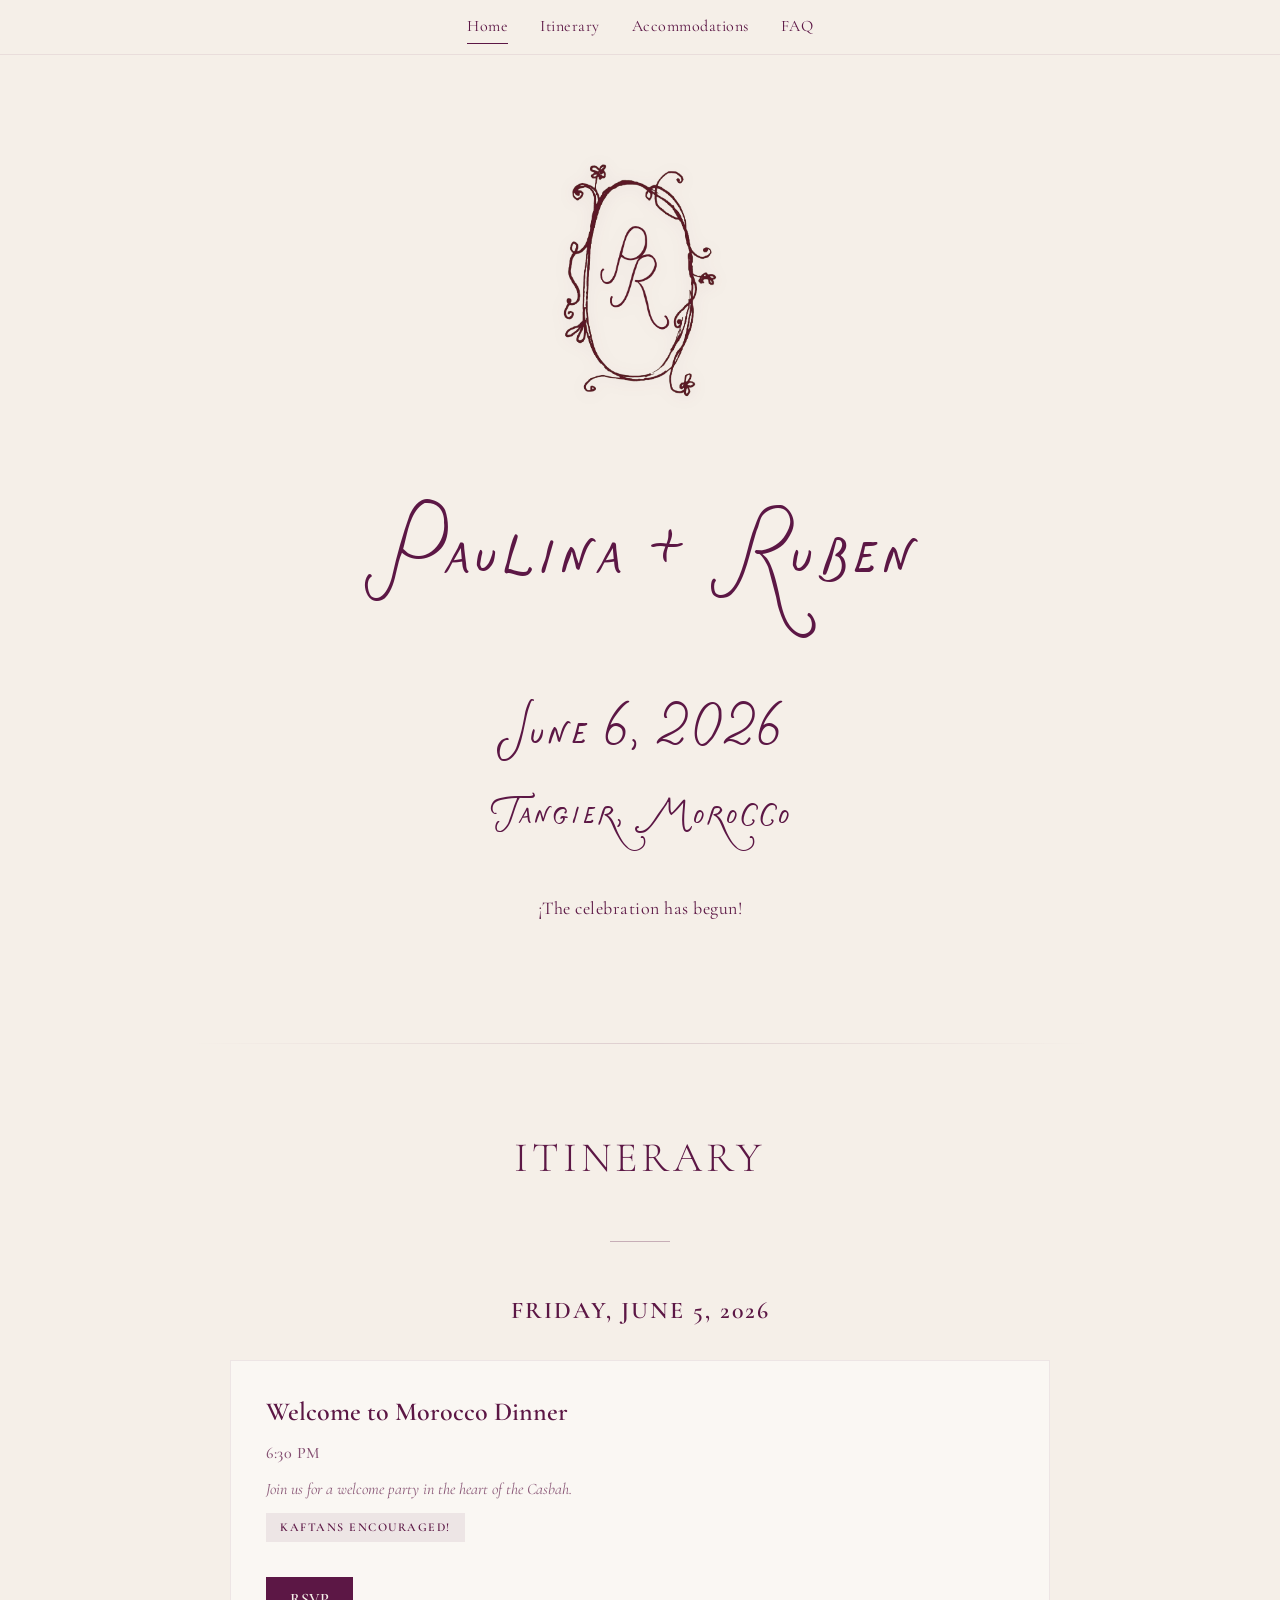
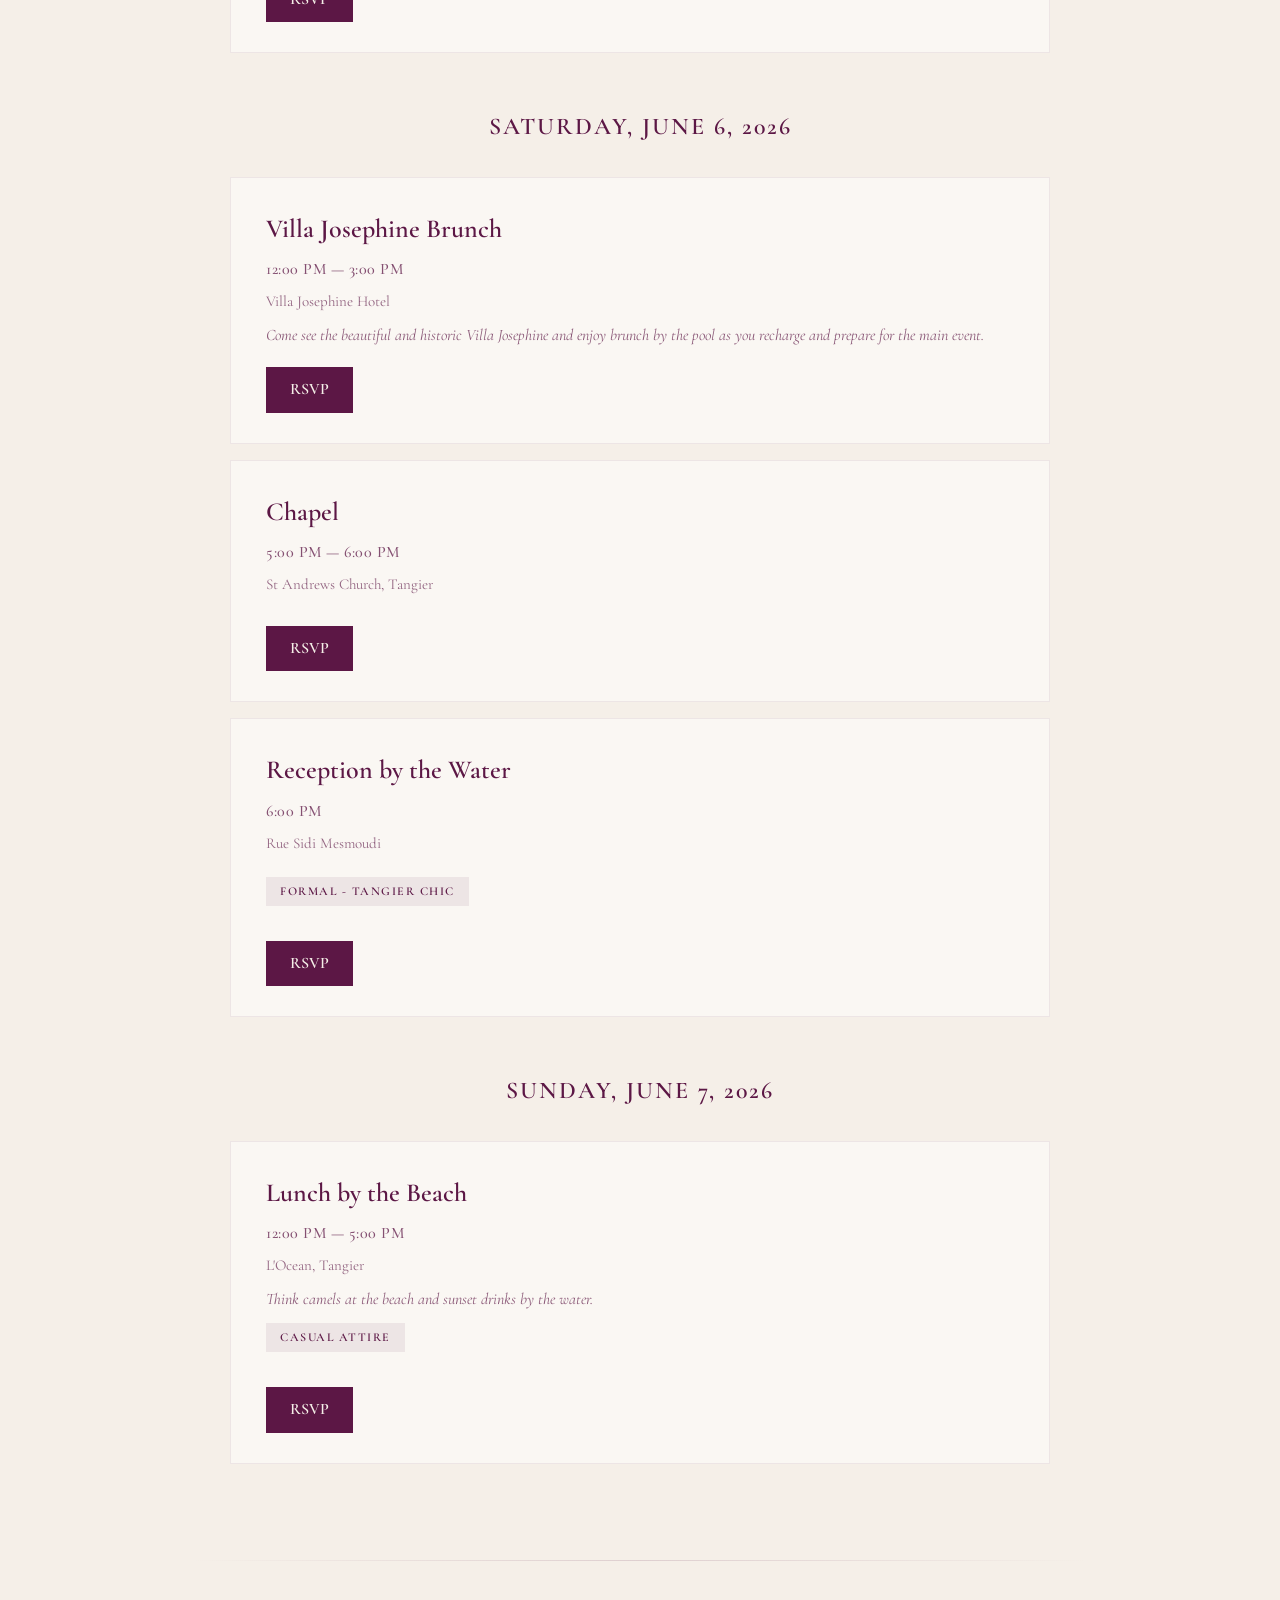
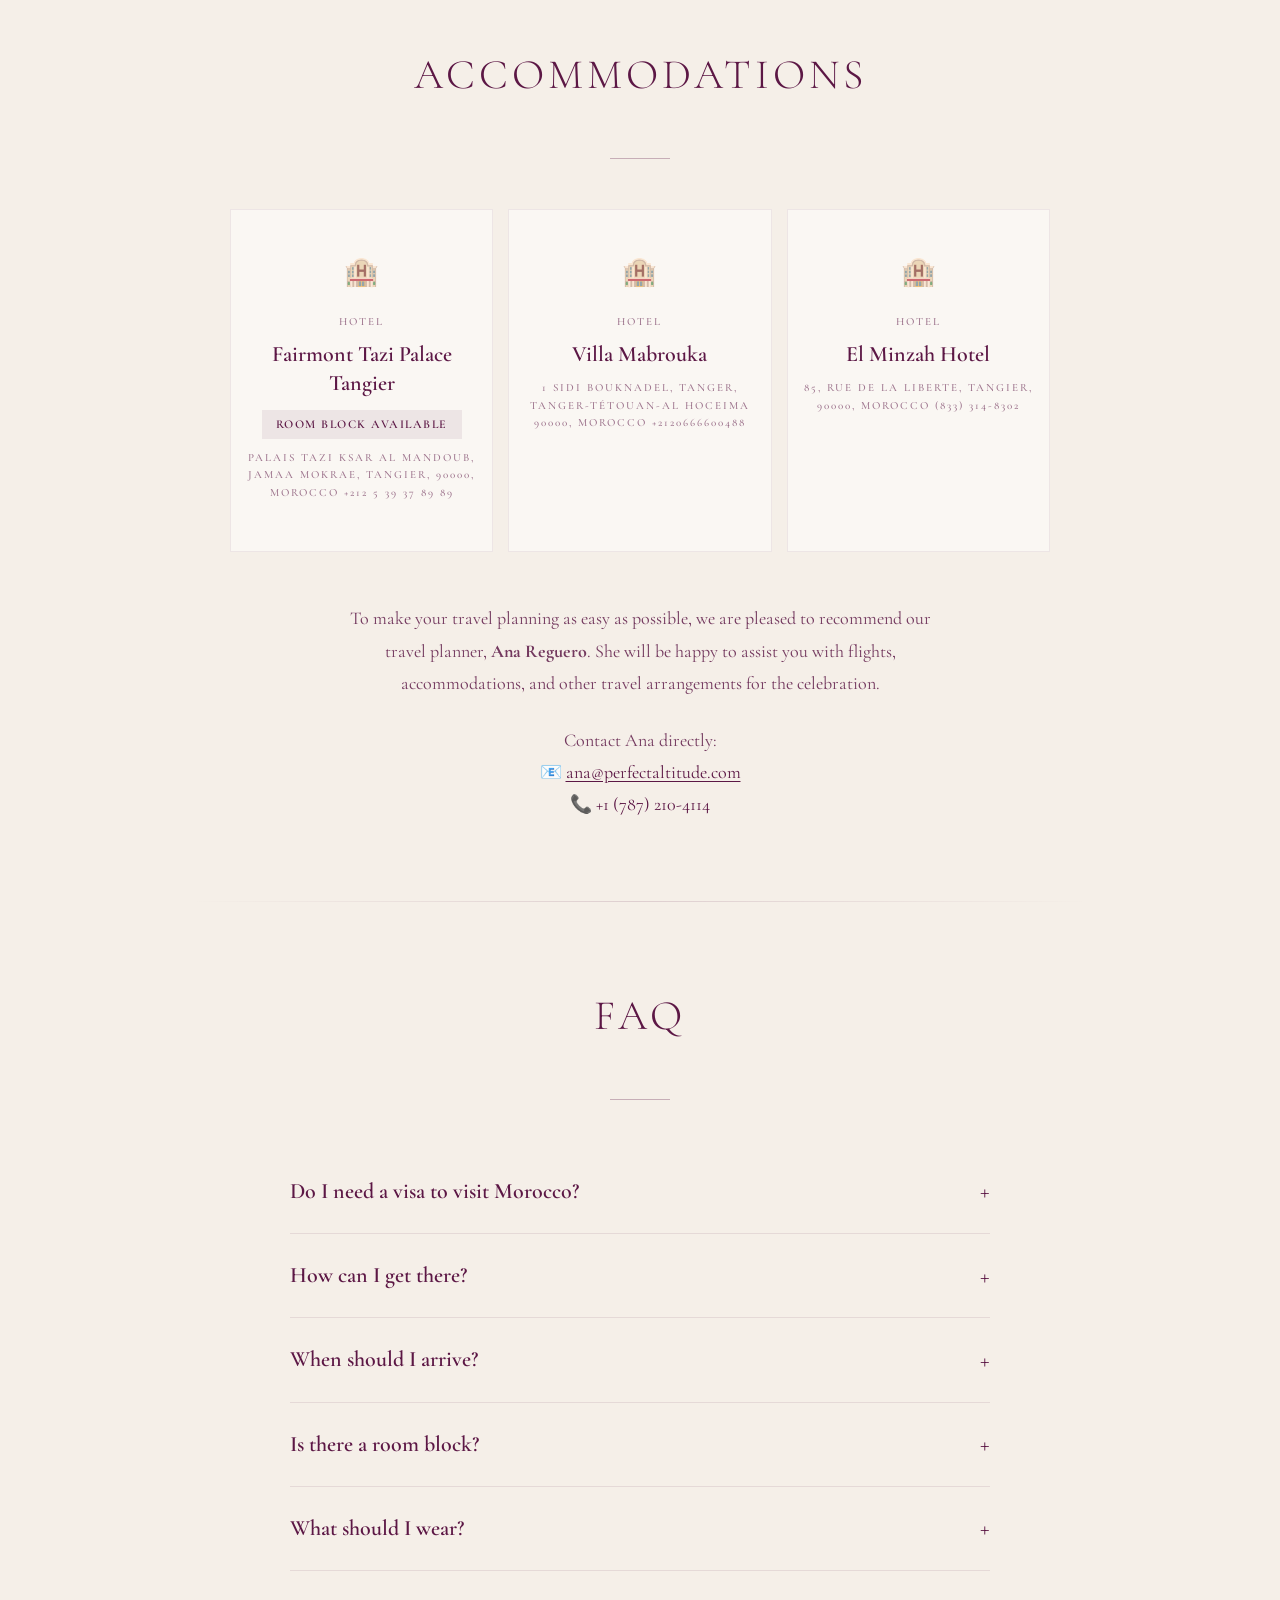
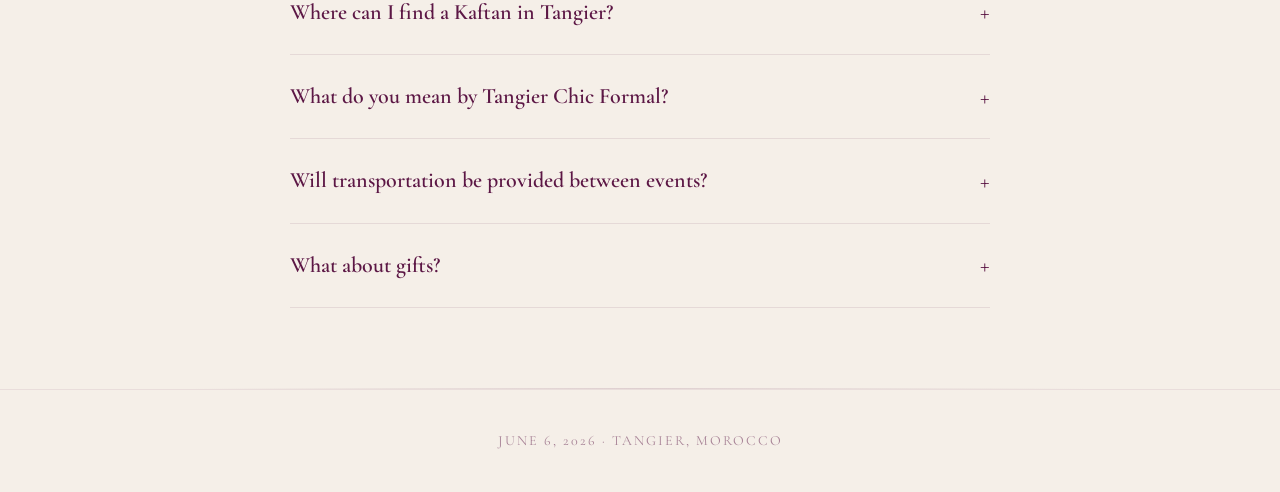
==== index.html @ e7c96813 "Update navigation and accommodations - Remove RSVP from main menu in both pages - Change FAQs to FAQ" ====
<!DOCTYPE html>
<html lang="es">

<head>
    <meta charset="UTF-8">
    <meta name="viewport" content="width=device-width, initial-scale=1.0">
    <title>Paulina & Ruben — June 6, 2026 · Tangier, Morocco</title>
    <meta name="description"
        content="The wedding website of Paulina Cuevas and Ruben Moreno. June 6, 2026 — Tangier, Morocco.">
    <link
        href="https://fonts.googleapis.com/css2?family=Cormorant+Garamond:ital,wght@0,300;0,400;0,500;0,600;0,700;1,400;1,500&display=swap"
        rel="stylesheet">
    <style>
        @font-face {
            font-family: 'Lovers in New York';
            src: url('Lovers in New York.ttf') format('truetype');
            font-weight: normal;
            font-style: normal;
            font-display: swap;
        }

        /* ===== RESET & BASE ===== */
        *,
        *::before,
        *::after {
            margin: 0;
            padding: 0;
            box-sizing: border-box;
        }

        html {
            scroll-behavior: smooth;
            scroll-padding-top: 80px;
        }

        body {
            font-family: 'Cormorant Garamond', serif;
            background-color: rgb(245, 239, 232);
            color: rgb(92, 23, 69);
            min-height: 100vh;
            line-height: 1.6;
            -webkit-font-smoothing: antialiased;
        }

        /* ===== NAVIGATION (STICKY) ===== */
        header {
            position: sticky;
            top: 0;
            z-index: 100;
            background-color: rgba(245, 239, 232, 0.95);
            backdrop-filter: blur(12px);
            -webkit-backdrop-filter: blur(12px);
            border-bottom: 1px solid rgba(92, 23, 69, 0.08);
            transition: box-shadow 0.3s ease;
        }

        header.scrolled {
            box-shadow: 0 2px 20px rgba(92, 23, 69, 0.06);
        }

        .header-inner {
            max-width: 1000px;
            margin: 0 auto;
            display: flex;
            align-items: center;
            justify-content: center;
            padding: 14px 30px;
        }

        .header-logo {
            font-family: 'Lovers in New York', cursive;
            font-size: 22px;
            font-weight: 700;
            color: rgb(92, 23, 69);
            text-decoration: none;
            white-space: nowrap;
        }

        nav {
            display: flex;
            gap: 32px;
            align-items: center;
            flex-wrap: wrap;
            justify-content: center;
        }

        nav a {
            text-decoration: none;
            color: rgb(92, 23, 69);
            font-size: 16px;
            font-weight: 400;
            letter-spacing: 0.5px;
            transition: opacity 0.3s ease;
            position: relative;
        }

        nav a::after {
            content: '';
            position: absolute;
            bottom: -4px;
            left: 0;
            width: 0;
            height: 1px;
            background-color: rgb(92, 23, 69);
            transition: width 0.3s ease;
        }

        nav a:hover::after,
        nav a.active::after {
            width: 100%;
        }

        nav a:hover {
            opacity: 0.75;
        }

        /* Mobile menu toggle */
        .menu-toggle {
            display: none;
            background: none;
            border: none;
            cursor: pointer;
            padding: 8px;
            color: rgb(92, 23, 69);
        }

        .menu-toggle span {
            display: block;
            width: 22px;
            height: 2px;
            margin: 5px 0;
            background-color: rgb(92, 23, 69);
            transition: all 0.3s ease;
        }

        /* ===== SECTION BASE ===== */
        section {
            max-width: 900px;
            margin: 0 auto;
            padding: 80px 40px;
        }

        .section-title {
            font-family: 'Cormorant Garamond', serif;
            font-size: 42px;
            font-weight: 300;
            letter-spacing: 4px;
            text-transform: uppercase;
            margin-bottom: 50px;
            text-align: center;
            color: rgb(92, 23, 69);
        }

        .divider {
            width: 60px;
            height: 1px;
            background-color: rgba(92, 23, 69, 0.3);
            margin: 0 auto 50px;
        }

        .section-divider {
            width: 100%;
            max-width: 900px;
            margin: 0 auto;
            height: 1px;
            background: linear-gradient(90deg, transparent, rgba(92, 23, 69, 0.15), transparent);
        }

        /* ===== HERO / HOME ===== */
        #home {
            text-align: center;
            padding: 100px 40px 80px;
            min-height: calc(100vh - 60px);
            display: flex;
            flex-direction: column;
            align-items: center;
            justify-content: center;
        }

        .monogram {
            margin-bottom: 50px;
            animation: fadeInDown 1s ease 0.2s both;
        }

        .monogram img {
            width: 180px;
            height: auto;
            max-width: 100%;
            filter: drop-shadow(0 2px 8px rgba(92, 23, 69, 0.08));
        }

        .hero-names {
            font-family: 'Lovers in New York', cursive;
            font-size: 52px;
            font-weight: 400;
            color: rgb(92, 23, 69);
            padding: 15px 20px 20px;
            margin-bottom: 45px;
            line-height: 3;
            letter-spacing: 1px;
            overflow: visible;
            -webkit-text-size-adjust: 100%;
            animation: fadeInUp 1s ease 0.4s both;
        }

        .hero-date {
            font-family: 'Lovers in New York', cursive;
            font-size: 34px;
            font-weight: 400;
            color: rgb(92, 23, 69);
            line-height: 2;
            margin-bottom: 8px;
            letter-spacing: 1px;
            animation: fadeInUp 1s ease 0.6s both;
        }

        .hero-location {
            font-family: 'Lovers in New York', cursive;
            font-size: 26px;
            font-weight: 400;
            line-height: 3;
            color: rgb(92, 23, 69);
            margin-bottom: 40px;
            letter-spacing: 1px;
            animation: fadeInUp 1s ease 0.7s both;
        }

        .countdown {
            font-size: 18px;
            color: rgb(92, 23, 69);
            margin-bottom: 40px;
            letter-spacing: 0.5px;
            font-weight: 400;
            animation: fadeInUp 1s ease 0.8s both;
        }

        /* ===== BUTTONS ===== */
        .btn-primary {
            display: inline-block;
            background-color: rgb(92, 23, 69);
            color: rgb(245, 239, 232);
            border: none;
            padding: 14px 60px;
            font-size: 14px;
            font-family: 'Cormorant Garamond', serif;
            cursor: pointer;
            letter-spacing: 3px;
            text-transform: uppercase;
            font-weight: 600;
            transition: all 0.3s ease;
            text-decoration: none;
            animation: fadeInUp 1s ease 1s both;
        }

        .btn-primary:hover {
            background-color: rgb(72, 15, 53);
            transform: translateY(-1px);
            box-shadow: 0 4px 15px rgba(92, 23, 69, 0.2);
        }

        .btn-calendar {
            display: inline-block;
            background-color: rgb(92, 23, 69);
            color: rgb(245, 239, 232);
            border: none;
            padding: 10px 24px;
            font-size: 16px;
            font-family: 'Cormorant Garamond', serif;
            font-weight: 600;
            text-decoration: none;
            cursor: pointer;
            margin-top: 20px;
            transition: all 0.3s ease;
        }

        .btn-calendar:hover {
            background-color: rgb(72, 15, 53);
            transform: translateY(-1px);
            box-shadow: 0 4px 15px rgba(92, 23, 69, 0.2);
        }

        /* ===== RSVP SECTION ===== */
        #rsvp {
            text-align: center;
        }

        .rsvp-description {
            font-size: 20px;
            line-height: 1.8;
            max-width: 600px;
            margin: 0 auto 40px;
            font-weight: 400;
            color: rgba(92, 23, 69, 0.85);
        }

        .rsvp-form {
            max-width: 480px;
            margin: 0 auto;
            display: flex;
            flex-direction: column;
            gap: 20px;
        }

        .rsvp-form input {
            font-family: 'Cormorant Garamond', serif;
            font-size: 18px;
            padding: 14px 20px;
            border: 1px solid rgba(92, 23, 69, 0.2);
            background: rgba(255, 255, 255, 0.5);
            color: rgb(92, 23, 69);
            outline: none;
            transition: border-color 0.3s ease, box-shadow 0.3s ease;
            letter-spacing: 0.5px;
        }

        .rsvp-form input::placeholder {
            color: rgba(92, 23, 69, 0.4);
        }

        .rsvp-form input:focus {
            border-color: rgb(92, 23, 69);
            box-shadow: 0 0 0 3px rgba(92, 23, 69, 0.06);
        }

        .rsvp-form .btn-primary {
            animation: none;
            align-self: center;
        }

        /* ===== ITINERARY SECTION ===== */
        #itinerary {
            text-align: center;
        }

        .day-group {
            margin-bottom: 55px;
        }

        .day-group:last-child {
            margin-bottom: 0;
        }

        .day-date {
            font-family: 'Cormorant Garamond', serif;
            font-size: 24px;
            font-weight: 600;
            letter-spacing: 2px;
            text-transform: uppercase;
            margin-bottom: 30px;
            color: rgb(92, 23, 69);
        }

        .event-card {
            background: rgba(255, 255, 255, 0.45);
            border: 1px solid rgba(92, 23, 69, 0.08);
            padding: 30px 35px;
            margin-bottom: 16px;
            transition: all 0.3s ease;
            text-align: left;
        }

        .event-card:hover {
            background: rgba(255, 255, 255, 0.7);
            border-color: rgba(92, 23, 69, 0.15);
            box-shadow: 0 4px 20px rgba(92, 23, 69, 0.05);
        }

        .event-name {
            font-family: 'Cormorant Garamond', serif;
            font-size: 26px;
            font-weight: 600;
            margin-bottom: 8px;
            color: rgb(92, 23, 69);
        }

        .event-time {
            font-size: 16px;
            font-weight: 500;
            margin-bottom: 6px;
            letter-spacing: 0.5px;
            color: rgba(92, 23, 69, 0.75);
        }

        .event-location {
            font-size: 15px;
            color: rgba(92, 23, 69, 0.65);
            margin-bottom: 10px;
        }

        .event-location a {
            color: rgba(92, 23, 69, 0.65);
            text-decoration: underline;
            text-underline-offset: 3px;
            transition: color 0.3s ease;
        }

        .event-location a:hover {
            color: rgb(92, 23, 69);
        }

        .event-note {
            font-style: italic;
            font-size: 16px;
            color: rgba(92, 23, 69, 0.7);
            margin-top: 10px;
            line-height: 1.5;
        }

        .event-tag {
            display: inline-block;
            font-size: 12px;
            letter-spacing: 1.5px;
            text-transform: uppercase;
            font-weight: 600;
            padding: 5px 14px;
            background: rgba(92, 23, 69, 0.08);
            color: rgb(92, 23, 69);
            margin-top: 12px;
        }

        /* ===== ACCOMMODATIONS SECTION ===== */
        #accommodations {
            text-align: center;
        }

        .hotels-grid {
            display: grid;
            grid-template-columns: repeat(3, 1fr);
            gap: 15px;
        }

        .hotel-card {
            background: rgba(255, 255, 255, 0.45);
            border: 1px solid rgba(92, 23, 69, 0.08);
            padding: 40px 10px;
            transition: all 0.3s ease;
            display: flex;
            flex-direction: column;
            align-items: center;
            text-align: center;
            text-decoration: none;
            color: rgb(92, 23, 69);
        }

        .hotel-card:hover {
            background: rgba(255, 255, 255, 0.7);
            border-color: rgba(92, 23, 69, 0.15);
            box-shadow: 0 6px 25px rgba(92, 23, 69, 0.06);
            transform: translateY(-3px);
        }

        .hotel-icon {
            font-size: 28px;
            margin-bottom: 18px;
            opacity: 0.6;
        }

        .hotel-label {
            font-size: 11px;
            letter-spacing: 2px;
            text-transform: uppercase;
            font-weight: 500;
            opacity: 0.6;
            margin-bottom: 10px;
        }

        .hotel-name {
            font-family: 'Cormorant Garamond', serif;
            font-size: 22px;
            font-weight: 600;
            color: rgb(92, 23, 69);
            line-height: 1.3;
        }

        .hotel-address {
            font-size: 11px;
            letter-spacing: 2px;
            text-transform: uppercase;
            font-weight: 500;
            opacity: 0.6;
            margin-top: 10px;
            margin-bottom: 10px;
        }

        /* ===== FAQ SECTION ===== */
        #faqs {
            text-align: center;
        }

        .faq-list {
            max-width: 700px;
            margin: 0 auto;
            text-align: left;
        }

        .faq-item {
            border-bottom: 1px solid rgba(92, 23, 69, 0.1);
            overflow: hidden;
        }

        .faq-question {
            font-family: 'Cormorant Garamond', serif;
            font-size: 22px;
            font-weight: 600;
            padding: 24px 40px 24px 0;
            cursor: pointer;
            display: flex;
            justify-content: space-between;
            align-items: center;
            color: rgb(92, 23, 69);
            transition: opacity 0.3s ease;
            user-select: none;
            position: relative;
        }

        .faq-question:hover {
            opacity: 0.75;
        }

        .faq-question::after {
            content: '+';
            font-size: 24px;
            font-weight: 300;
            position: absolute;
            right: 0;
            transition: transform 0.3s ease;
        }

        .faq-item.open .faq-question::after {
            transform: rotate(45deg);
        }

        .faq-answer {
            max-height: 0;
            overflow: hidden;
            transition: max-height 0.4s ease, padding 0.4s ease;
        }

        .faq-item.open .faq-answer {
            max-height: 600px;
            padding-bottom: 24px;
        }

        .faq-answer-inner {
            font-size: 17px;
            line-height: 1.8;
            color: rgba(92, 23, 69, 0.78);
            padding-right: 40px;
        }

        .faq-answer-inner a {
            color: rgb(92, 23, 69);
            text-decoration: underline;
            text-underline-offset: 3px;
        }



        /* ===== FOOTER ===== */
        footer {
            text-align: center;
            padding: 40px 30px;
            border-top: 1px solid rgba(92, 23, 69, 0.08);
        }

        .footer-names {
            font-family: 'Lovers in New York', cursive;
            font-size: 28px;
            font-weight: 700;
            color: rgb(92, 23, 69);
            margin-bottom: 10px;
        }

        .footer-date {
            font-size: 14px;
            letter-spacing: 2px;
            text-transform: uppercase;
            font-weight: 400;
            color: rgba(92, 23, 69, 0.5);
        }

        /* ===== ANIMATIONS ===== */
        @keyframes fadeInUp {
            from {
                opacity: 0;
                transform: translateY(20px);
            }

            to {
                opacity: 1;
                transform: translateY(0);
            }
        }

        @keyframes fadeInDown {
            from {
                opacity: 0;
                transform: translateY(-20px);
            }

            to {
                opacity: 1;
                transform: translateY(0);
            }
        }

        /* ===== RESPONSIVE ===== */
        @media (max-width: 768px) {
            html {
                scroll-padding-top: 70px;
            }

            .header-inner {
                padding: 12px 20px;
                justify-content: flex-end;
            }

            .menu-toggle {
                display: block;
            }

            nav {
                display: none;
                position: absolute;
                top: 100%;
                left: 0;
                right: 0;
                background-color: rgba(245, 239, 232, 0.98);
                backdrop-filter: blur(12px);
                flex-direction: column;
                padding: 20px 30px 30px;
                gap: 18px;
                border-bottom: 1px solid rgba(92, 23, 69, 0.08);
            }

            nav.open {
                display: flex;
            }

            section {
                padding: 60px 24px;
            }

            #home {
                padding: 80px 24px 60px;
                min-height: auto;
            }

            .hero-names {
                font-size: 36px;
            }

            .hero-date {
                font-size: 26px;
            }

            .hero-location {
                font-size: 20px;
            }

            .section-title {
                font-size: 32px;
                letter-spacing: 3px;
            }

            .monogram img {
                width: 100px;
            }



            .hotels-grid {
                grid-template-columns: 1fr;
                gap: 16px;
            }

            .event-card {
                padding: 24px 20px;
            }

            .faq-question {
                font-size: 19px;
                padding: 20px 35px 20px 0;
            }

            .faq-answer-inner {
                font-size: 16px;
                padding-right: 20px;
            }
        }

        @media (max-width: 480px) {
            .hero-names {
                font-size: 28px;
            }

            .btn-primary {
                padding: 12px 40px;
            }
        }
    </style>
</head>

<body>
    <!-- ===== HEADER / NAVIGATION ===== -->
    <header id="header">
        <div class="header-inner">
            <button class="menu-toggle" id="menuToggle" aria-label="Toggle menu">
                <span></span>
                <span></span>
                <span></span>
            </button>
            <nav id="mainNav">
                <a href="#home">Home</a>
                <a href="#itinerary">Itinerary</a>
                <a href="#accommodations">Accommodations</a>
                <a href="#faqs">FAQ</a>
            </nav>
        </div>
    </header>

    <!-- ===== HOME ===== -->
    <section id="home">
        <div class="monogram">
            <img src="PR.png" alt="Monograma PR">
        </div>
        <div class="hero-names">Paulina + Ruben</div>
        <div class="hero-date">June 6, 2026</div>
        <div class="hero-location">Tangier, Morocco</div>
        <div class="countdown" id="countdown">
            <!-- Countdown loads here -->
        </div>
    </section>

    <div class="section-divider"></div>

    <!-- ===== ITINERARY ===== -->
    <section id="itinerary">
        <h2 class="section-title">Itinerary</h2>
        <div class="divider"></div>

        <!-- Friday -->
        <div class="day-group">
            <div class="day-date">Friday, June 5, 2026</div>
            <div class="event-card">
                <div class="event-name">Welcome to Morocco Dinner</div>
                <div class="event-time">6:30 PM</div>
                <p class="event-note">Join us for a welcome party in the heart of the Casbah.</p>
                <div style="margin-bottom: 15px;">
                    <span class="event-tag">Kaftans encouraged!</span>
                </div>
                <a href="rsvp.html?event=welcome_dinner" class="btn-calendar">RSVP</a>
            </div>
        </div>

        <!-- Saturday -->
        <div class="day-group">
            <div class="day-date">Saturday, June 6, 2026</div>

            <div class="event-card">
                <div class="event-name">Villa Josephine Brunch</div>
                <div class="event-time">12:00 PM — 3:00 PM</div>
                <div class="event-location">Villa Josephine Hotel</div>
                <p class="event-note">Come see the beautiful and historic Villa Josephine and enjoy brunch by the pool
                    as you recharge and prepare for the main event.</p>
                <a href="rsvp.html?event=villa_brunch" class="btn-calendar">RSVP</a>
            </div>

            <div class="event-card">
                <div class="event-name">Chapel</div>
                <div class="event-time">5:00 PM — 6:00 PM</div>
                <div class="event-location">St Andrews Church, Tangier</div>
                <a href="rsvp.html?event=chapel" class="btn-calendar">RSVP</a>
            </div>

            <div class="event-card">
                <div class="event-name">Reception by the Water</div>
                <div class="event-time">6:00 PM</div>
                <div class="event-location">Rue Sidi Mesmoudi</div>
                <div style="margin-bottom: 15px;">
                    <span class="event-tag">Formal - Tangier Chic</span>
                </div>
                <a href="rsvp.html?event=reception" class="btn-calendar">RSVP</a>
            </div>
        </div>

        <!-- Sunday -->
        <div class="day-group">
            <div class="day-date">Sunday, June 7, 2026</div>
            <div class="event-card">
                <div class="event-name">Lunch by the Beach</div>
                <div class="event-time">12:00 PM — 5:00 PM</div>
                <div class="event-location">L'Ocean, Tangier</div>
                <p class="event-note">Think camels at the beach and sunset drinks by the water.</p>
                <div style="margin-bottom: 15px;">
                    <span class="event-tag">Casual Attire</span>
                </div>
                <a href="rsvp.html?event=lunch_beach" class="btn-calendar">RSVP</a>
            </div>
        </div>
    </section>

    <div class="section-divider"></div>

    <!-- ===== ACCOMMODATIONS ===== -->
    <section id="accommodations">
        <h2 class="section-title">Accommodations</h2>
        <div class="divider"></div>

        <div class="hotels-grid">
            <a href="https://www.fairmont.com/en/hotels/tangier/fairmont-tazi-palace-tangier.html" class="hotel-card"
                target="_blank" rel="noopener noreferrer">
                <div class="hotel-icon">🏨</div>
                <div class="hotel-label">Hotel</div>
                <div class="hotel-name">Fairmont Tazi Palace Tangier</div>
                <div class="event-tag">Room block available</div>
                <div class="hotel-address">Palais Tazi Ksar Al Mandoub, Jamaa Mokrae, Tangier, 90000, Morocco +212 5 39
                    37 89 89
                </div>
            </a>
            <a href="https://villamabrouka.com/" class="hotel-card" target="_blank" rel="noopener noreferrer">
                <div class="hotel-icon">🏨</div>
                <div class="hotel-label">Hotel</div>
                <div class="hotel-name">Villa Mabrouka</div>
                <div class="hotel-address">1 Sidi Bouknadel, Tanger, Tanger-Tétouan-Al Hoceima 90000, Morocco
                    +2120666600488</div>
            </a>
            <a href="https://elminzah.leroyal.com/" class="hotel-card" target="_blank" rel="noopener noreferrer">
                <div class="hotel-icon">🏨</div>
                <div class="hotel-label">Hotel</div>
                <div class="hotel-name">El Minzah Hotel</div>
                <div class="hotel-address">85, Rue De La Liberte, Tangier, 90000, Morocco (833) 314-8302</div>
            </a>
        </div>

        <div class="travel-planner"
            style="margin-top: 50px; max-width: 600px; margin-left: auto; margin-right: auto; text-align: center; font-size: 18px; line-height: 1.8; color: rgba(92, 23, 69, 0.85);">
            <p>To make your travel planning as easy as possible, we are pleased to recommend our travel planner,
                <strong>Ana Reguero</strong>. She will be happy to assist you with flights, accommodations, and other
                travel arrangements for the celebration.
            </p>
            <p style="margin-top: 24px;">
                Contact Ana directly:<br>
                📧 <a href="mailto:ana@perfectaltitude.com"
                    style="color: rgb(92, 23, 69); text-decoration: underline; text-underline-offset: 3px;">ana@perfectaltitude.com</a><br>
                📞 <a href="tel:+17872104114" style="color: rgb(92, 23, 69); text-decoration: none;">+1 (787)
                    210-4114</a>
            </p>
        </div>
    </section>

    <div class="section-divider"></div>

    <!-- ===== FAQs ===== -->
    <section id="faqs">
        <h2 class="section-title">FAQ</h2>
        <div class="divider"></div>

        <div class="faq-list">
            <div class="faq-item" id="faq-1">
                <div class="faq-question" onclick="toggleFaq('faq-1')">
                    Do I need a visa to visit Morocco?
                </div>
                <div class="faq-answer">
                    <div class="faq-answer-inner">
                        US, EU, and UK passport holders can enter Morocco visa-free for up to 90 days.
                        Please check the requirements for your specific nationality well in advance.
                    </div>
                </div>
            </div>

            <div class="faq-item" id="faq-2">
                <div class="faq-question" onclick="toggleFaq('faq-2')">
                    How can I get there?
                </div>
                <div class="faq-answer">
                    <div class="faq-answer-inner">
                        There are a few ways to reach Tangier — by plane, train, or ferry!<br><br>
                        <strong>By air:</strong> From Puerto Rico and Miami, the most direct route is through Madrid.
                        From NYC, there are more options, especially to Casablanca.<br><br>
                        <strong>By train:</strong> If you fly into Casablanca, a high-speed train will get you to
                        Tangier
                        in about 2 hours. Economy seats start around $36 and First Class around $46.<br><br>
                        <strong>By ferry:</strong> If you fly into Málaga, you can drive (or hire a driver) to Tarifa
                        and
                        catch a ferry to Tangier. Ferries run daily, take about 1 hour, and cost approximately €40.
                        You can book here: <a href="https://clickferry.com" target="_blank">clickferry.com</a>
                    </div>
                </div>
            </div>

            <div class="faq-item" id="faq-3">
                <div class="faq-question" onclick="toggleFaq('faq-3')">
                    When should I arrive?
                </div>
                <div class="faq-answer">
                    <div class="faq-answer-inner">
                        The first official event is the Welcome Party on Friday at 6 PM, so plan to arrive by then!
                    </div>
                </div>
            </div>

            <div class="faq-item" id="faq-4">
                <div class="faq-question" onclick="toggleFaq('faq-4')">
                    Is there a room block?
                </div>
                <div class="faq-answer">
                    <div class="faq-answer-inner">
                        Yes! We have reserved rooms at a discounted rate at the Fairmont. We recommend booking early, as
                        June is a popular time to visit Tangier.<br><br>
                        To make planning easier, we're happy to recommend our travel planner, <strong>Ana
                            Reguero</strong>,
                        who can help with flights, accommodations, and all the details.<br>
                        📧 <a href="mailto:ana@perfectaltitude.com">ana@perfectaltitude.com</a> · 📞 +1 (787) 210-4114
                    </div>
                </div>
            </div>

            <div class="faq-item" id="faq-5">
                <div class="faq-question" onclick="toggleFaq('faq-5')">
                    What should I wear?
                </div>
                <div class="faq-answer">
                    <div class="faq-answer-inner">
                        <strong>Friday, Welcome Party:</strong> Kaftans encouraged! If not, Moroccan inspired attire is
                        perfect - come embrace the spirit of Tangier!<br>
                        <strong>Saturday, Wedding:</strong> Tangier Chic Formal — dress to impress, drawing from
                        Moroccan inspired styles that balance elegance and ease, capturing the timeless spirit of
                        Tangier.<br>
                        <strong>Sunday, Brunch:</strong> Beach casual.<br><br>
                        June evenings can be breezy, so a light layer is always a good idea.<br><br>
                        🕌 <em>A note on local culture:</em> Tangier is one of Morocco's most cosmopolitan cities.
                        When exploring the medina and markets, lightweight fabrics like linen and cotton are ideal for
                        June.
                        Maxi dresses, flowy pants, and loose tops all work beautifully. Swimwear is great at hotel pools
                        and beaches — just toss on a cover-up when heading into town. A light scarf is a great idea for
                        the afternoon when it gets a bit chillier.
                    </div>
                </div>
            </div>

            <div class="faq-item" id="faq-6">
                <div class="faq-question" onclick="toggleFaq('faq-6')">
                    Where can I find a Kaftan in Tangier?
                </div>
                <div class="faq-answer">
                    <div class="faq-answer-inner">
                        There are many stores and markets to explore in Tangier, but here are a few of our favorites -
                        of course you’re welcome to find a kaftan before arriving as well.<br><br>

                        <strong>Las Chicas</strong><br>
                        Place du Tabor, Tangier · +212 5393-74510<br>
                        <a href="https://laschicastanger.tumblr.com/"
                            target="_blank">laschicastanger.tumblr.com</a><br><br>

                        <strong>Laure Welfling</strong><br>
                        A French designer's vibrant boutique with richly embroidered silk kaftans, all hand-sewn by
                        Tangier's finest tailors.<br>
                        3 Place de la Kasbah, Tangier · +212 5399-49789<br>
                        <a href="https://laurewelfling.com" target="_blank">laurewelfling.com</a><br><br>

                        <strong>Au Fil de Tanger</strong><br>
                        A charming workshop and showroom with handmade kaftans, accessories, and homeware — each piece
                        crafted on-site.<br>
                        Place de la Kasbah, Tangier · +212 610-677213<br><br>

                        <strong>Kasbah Collective</strong><br>
                        A beautifully curated boutique showcasing new-generation Tanjawi crafts — clothing, accessories,
                        and design pieces from young local artisans.<br>
                        30 Rue Kacem Guennoun, Tangier · +212 5393-72122<br>
                        <a href="https://kasbahcollective.com" target="_blank">kasbahcollective.com</a><br><br>

                        <strong>Boutique Majid</strong><br>
                        A treasure trove of textiles, kaftans, and unique Moroccan finds in the heart of the Ancien
                        Medina.<br>
                        66 Rue Almohades, Tangier · +212 661-192802<br>
                        <a href="https://boutiquemajid.com" target="_blank">boutiquemajid.com</a>
                    </div>
                </div>
            </div>

            <div class="faq-item" id="faq-7">
                <div class="faq-question" onclick="toggleFaq('faq-7')">
                    What do you mean by Tangier Chic Formal?
                </div>
                <div class="faq-answer">
                    <div class="faq-answer-inner">
                        Tangier Chic Formal — dress to impress and have fun doing so. Ideally our guests would be
                        drawing from Moroccan inspired styles that balance elegance and ease, capturing the timeless
                        spirit of Tangier.
                    </div>
                </div>
            </div>

            <div class="faq-item" id="faq-8">
                <div class="faq-question" onclick="toggleFaq('faq-8')">
                    Will transportation be provided between events?
                </div>
                <div class="faq-answer">
                    <div class="faq-answer-inner">
                        Yes! We will arrange transportation to and from all wedding events. Detailed logistics
                        will be shared closer to the date.
                    </div>
                </div>
            </div>

            <div class="faq-item" id="faq-9">
                <div class="faq-question" onclick="toggleFaq('faq-9')">
                    What about gifts?
                </div>
                <div class="faq-answer">
                    <div class="faq-answer-inner">
                        Your presence in Tangier is the greatest gift! 🎁
                    </div>
                </div>
            </div>
        </div>
    </section>

    <div class="section-divider"></div>



    <!-- ===== FOOTER ===== -->
    <footer>
        <div class="footer-date">June 6, 2026 · Tangier, Morocco</div>
    </footer>

    <!-- ===== SCRIPTS ===== -->
    <script>
        // ---- Countdown Timer ----
        function updateCountdown() {
            const targetDate = new Date('2026-06-06T00:00:00').getTime();

            function tick() {
                const now = new Date().getTime();
                const diff = targetDate - now;

                if (diff > 0) {
                    const days = Math.floor(diff / (1000 * 60 * 60 * 24));
                    const hours = Math.floor((diff % (1000 * 60 * 60 * 24)) / (1000 * 60 * 60));
                    const minutes = Math.floor((diff % (1000 * 60 * 60)) / (1000 * 60));
                    const seconds = Math.floor((diff % (1000 * 60)) / 1000);

                    document.getElementById('countdown').textContent =
                        `${days} days ${hours} hours ${minutes} minutes ${seconds} seconds`;
                } else {
                    document.getElementById('countdown').textContent = '¡The celebration has begun!';
                }
            }

            tick();
            setInterval(tick, 1000);
        }

        // ---- Add to Calendar ----
        function downloadICS(title, description, location, start, end) {
            const icsContent = `BEGIN:VCALENDAR
VERSION:2.0
PRODID:-//Paulina & Ruben Wedding//EN
CALSCALE:GREGORIAN
BEGIN:VEVENT
SUMMARY:${title}
DESCRIPTION:${description}
LOCATION:${location}
DTSTART:${start}
DTEND:${end}
END:VEVENT
END:VCALENDAR`;

            const blob = new Blob([icsContent], { type: 'text/calendar;charset=utf-8' });
            const link = document.createElement('a');
            link.href = window.URL.createObjectURL(blob);
            link.setAttribute('download', `${title.replace(/\\s+/g, '_')}.ics`);
            document.body.appendChild(link);
            link.click();
            document.body.removeChild(link);
        }

        // ---- RSVP Form ----
        const rsvpForm = document.getElementById('rsvpForm');
        if (rsvpForm) {
            rsvpForm.addEventListener("submit", async function (e) {
                e.preventDefault();
                const first = document.getElementById('rsvpFirstName').value.trim();
                const last = document.getElementById('rsvpLastName').value.trim();

                if (first && last) {
                    const GOOGLE_SCRIPT_URL = "https://script.google.com/macros/s/AKfycbyCRrNfS42zS24kfHMCkRWRWQYqIjWi2f_rH17u_zyPoiCUgZfFlazlRFn_TnvGHtaT/exec";

                    // Cambiar el botón a "Enviando" y deshabilitarlo
                    const submitBtn = rsvpForm.querySelector('button[type="submit"]');
                    const originalText = submitBtn.textContent;
                    submitBtn.textContent = 'Sending...';
                    submitBtn.disabled = true;

                    try {
                        await fetch(GOOGLE_SCRIPT_URL, {
                            method: 'POST',
                            body: new FormData(rsvpForm),
                            // 'no-cors' previene problemas de bloqueos en el navegador con Google Scripts
                            mode: 'no-cors'
                        });

                        // Con 'no-cors', la respuesta es "opaca", así que si no hubo error de red, asumimos éxito.
                        alert(`Thank you, ${first} ${last}! Your RSVP has been received. We look forward to celebrating with you in Tangier! 🇲🇦`);
                        rsvpForm.reset();
                    } catch (error) {
                        alert("Error de conexión. Revisa tu internet y vuelve a intentar.");
                        console.error('Error:', error);
                    } finally {
                        // Restaurar botón
                        submitBtn.textContent = originalText;
                        submitBtn.disabled = false;
                    }
                }
            });
        }

        // ---- FAQ Accordion ----
        function toggleFaq(id) {
            const item = document.getElementById(id);
            const wasOpen = item.classList.contains('open');

            // Close all
            document.querySelectorAll('.faq-item').forEach(el => el.classList.remove('open'));

            // Toggle clicked
            if (!wasOpen) {
                item.classList.add('open');
            }
        }

        // ---- Sticky Header Shadow ----
        window.addEventListener('scroll', () => {
            const header = document.getElementById('header');
            if (window.scrollY > 10) {
                header.classList.add('scrolled');
            } else {
                header.classList.remove('scrolled');
            }
        });

        // ---- Mobile Menu Toggle ----
        document.getElementById('menuToggle').addEventListener('click', () => {
            const nav = document.getElementById('mainNav');
            nav.classList.toggle('open');
        });

        // Close mobile menu when a link is clicked
        document.querySelectorAll('#mainNav a').forEach(link => {
            link.addEventListener('click', () => {
                document.getElementById('mainNav').classList.remove('open');
            });
        });

        // ---- Active Nav Link ----
        const sections = document.querySelectorAll('section[id]');
        const navLinks = document.querySelectorAll('nav a');

        window.addEventListener('scroll', () => {
            let current = '';
            sections.forEach(section => {
                const sectionTop = section.offsetTop - 120;
                if (scrollY >= sectionTop) {
                    current = section.getAttribute('id');
                }
            });

            navLinks.forEach(link => {
                link.classList.remove('active');
                if (link.getAttribute('href') === `#${current}`) {
                    link.classList.add('active');
                }
            });
        });

        // ---- Init ----
        window.addEventListener('load', updateCountdown);
    </script>
</body>

</html>
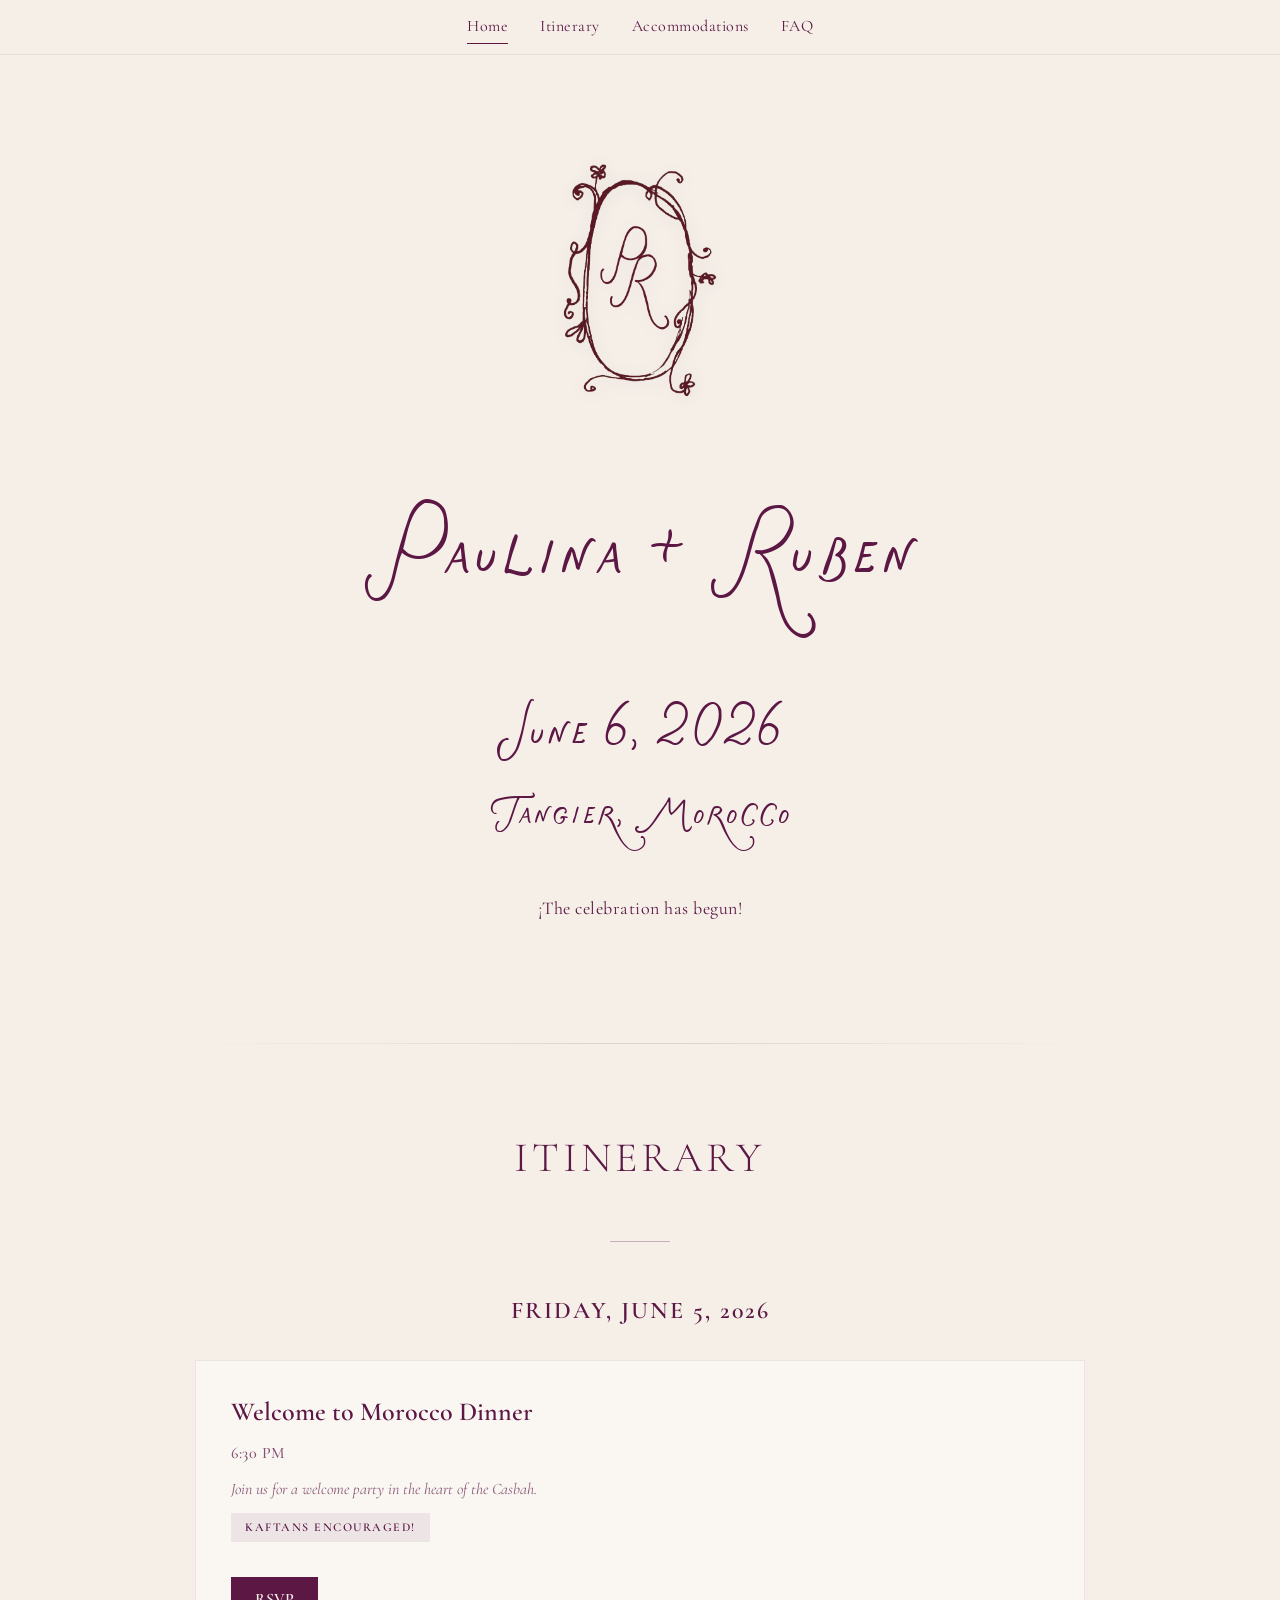
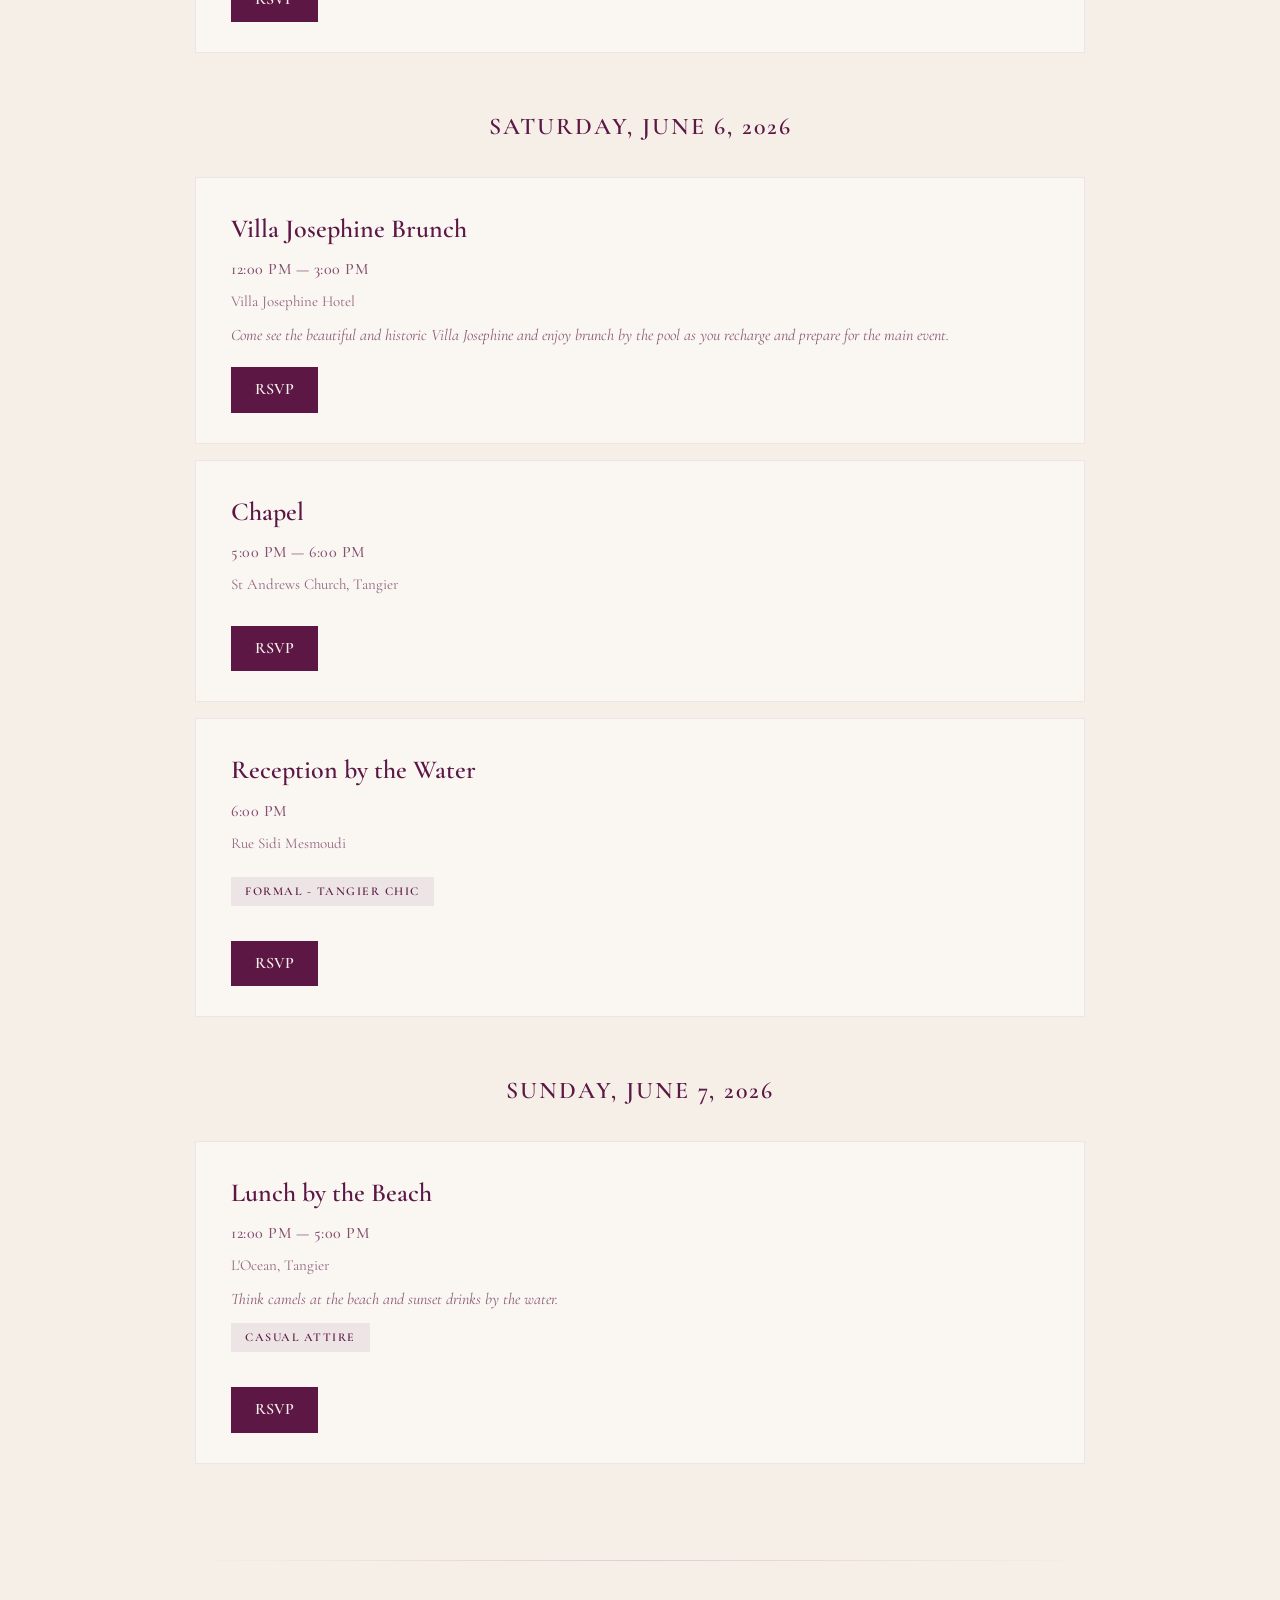
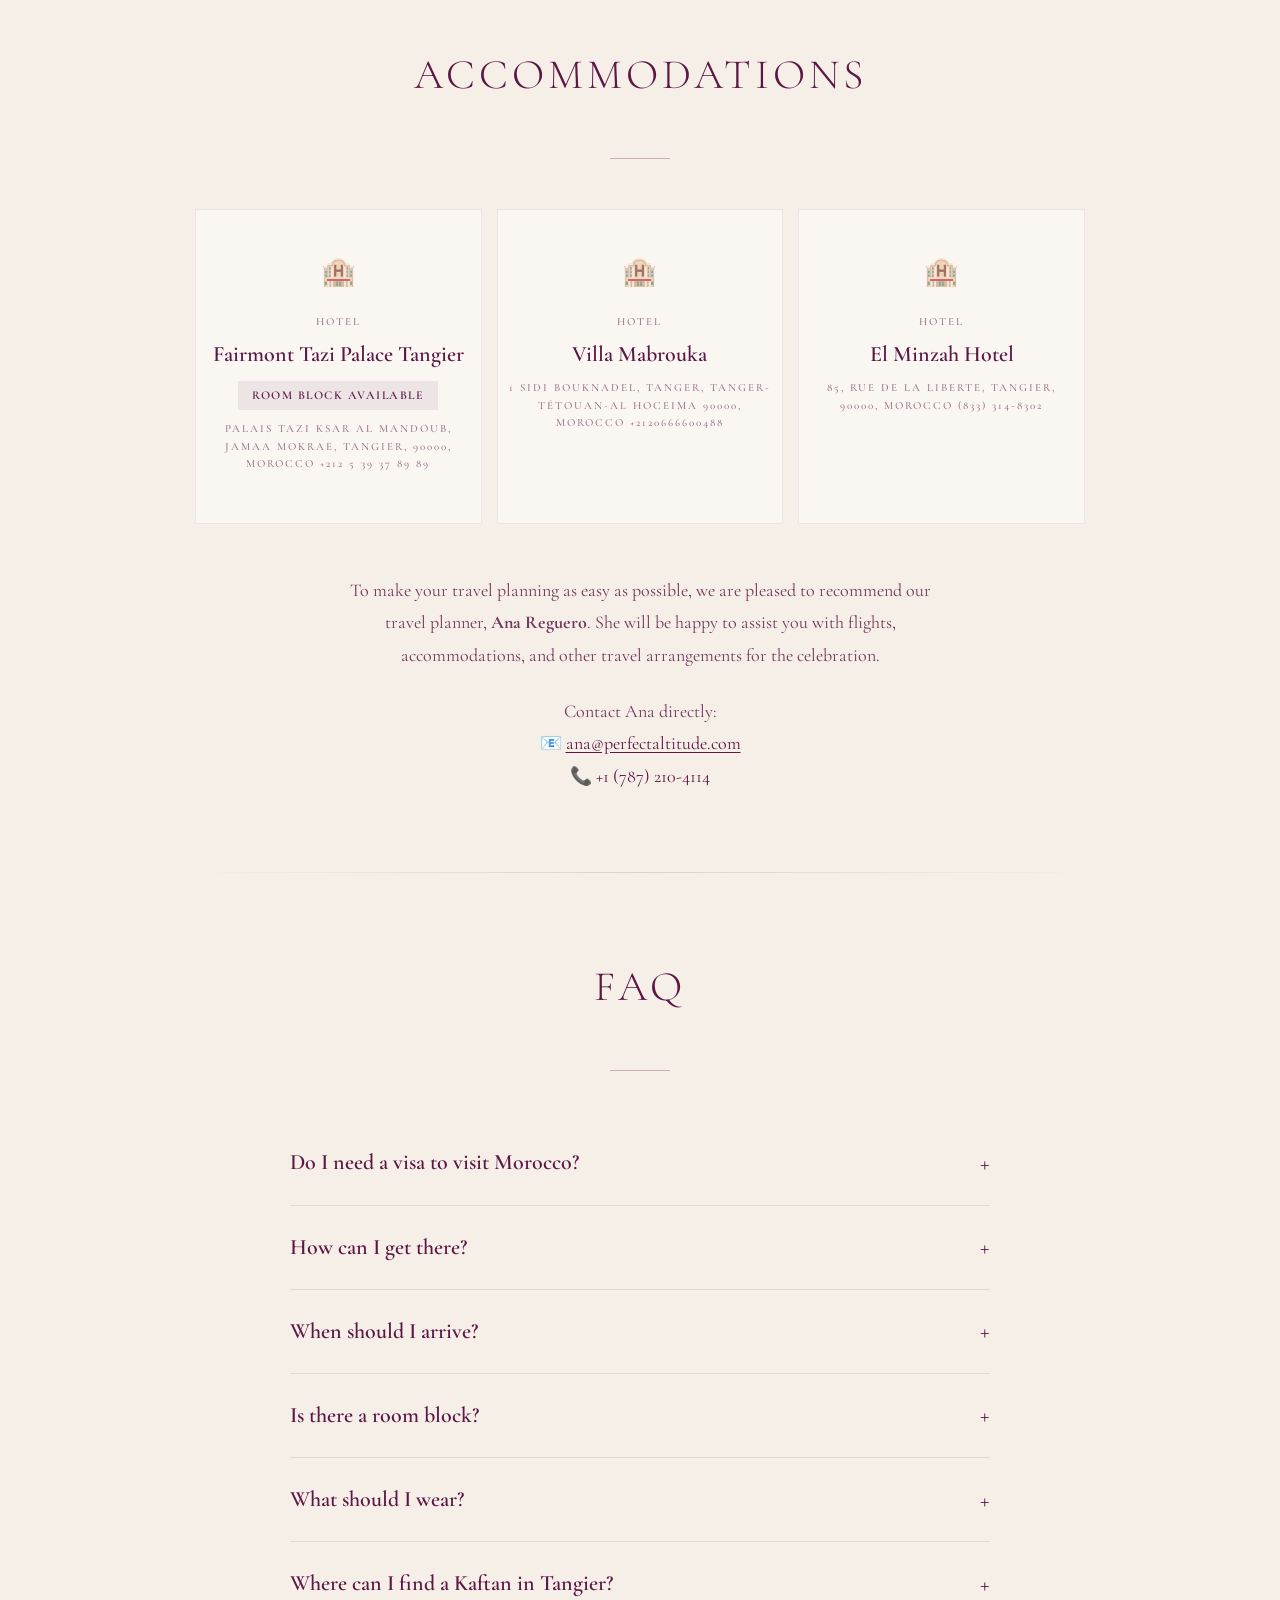
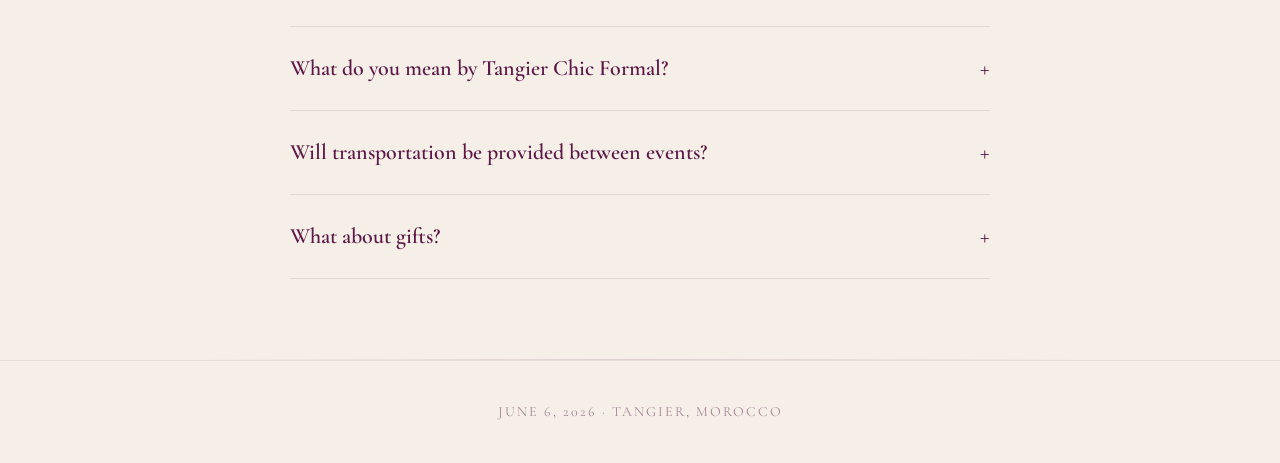
==== commit c5ac0c5d: "Update section padding to 80px 5px Co-Authored-By: Claude Opus 4.6 <noreply@anthropic.com>" ====
--- a/index.html
+++ b/index.html
@@ -137,7 +137,7 @@
         section {
             max-width: 900px;
             margin: 0 auto;
-            padding: 80px 40px;
+            padding: 80px 5px;
         }
 
         .section-title {
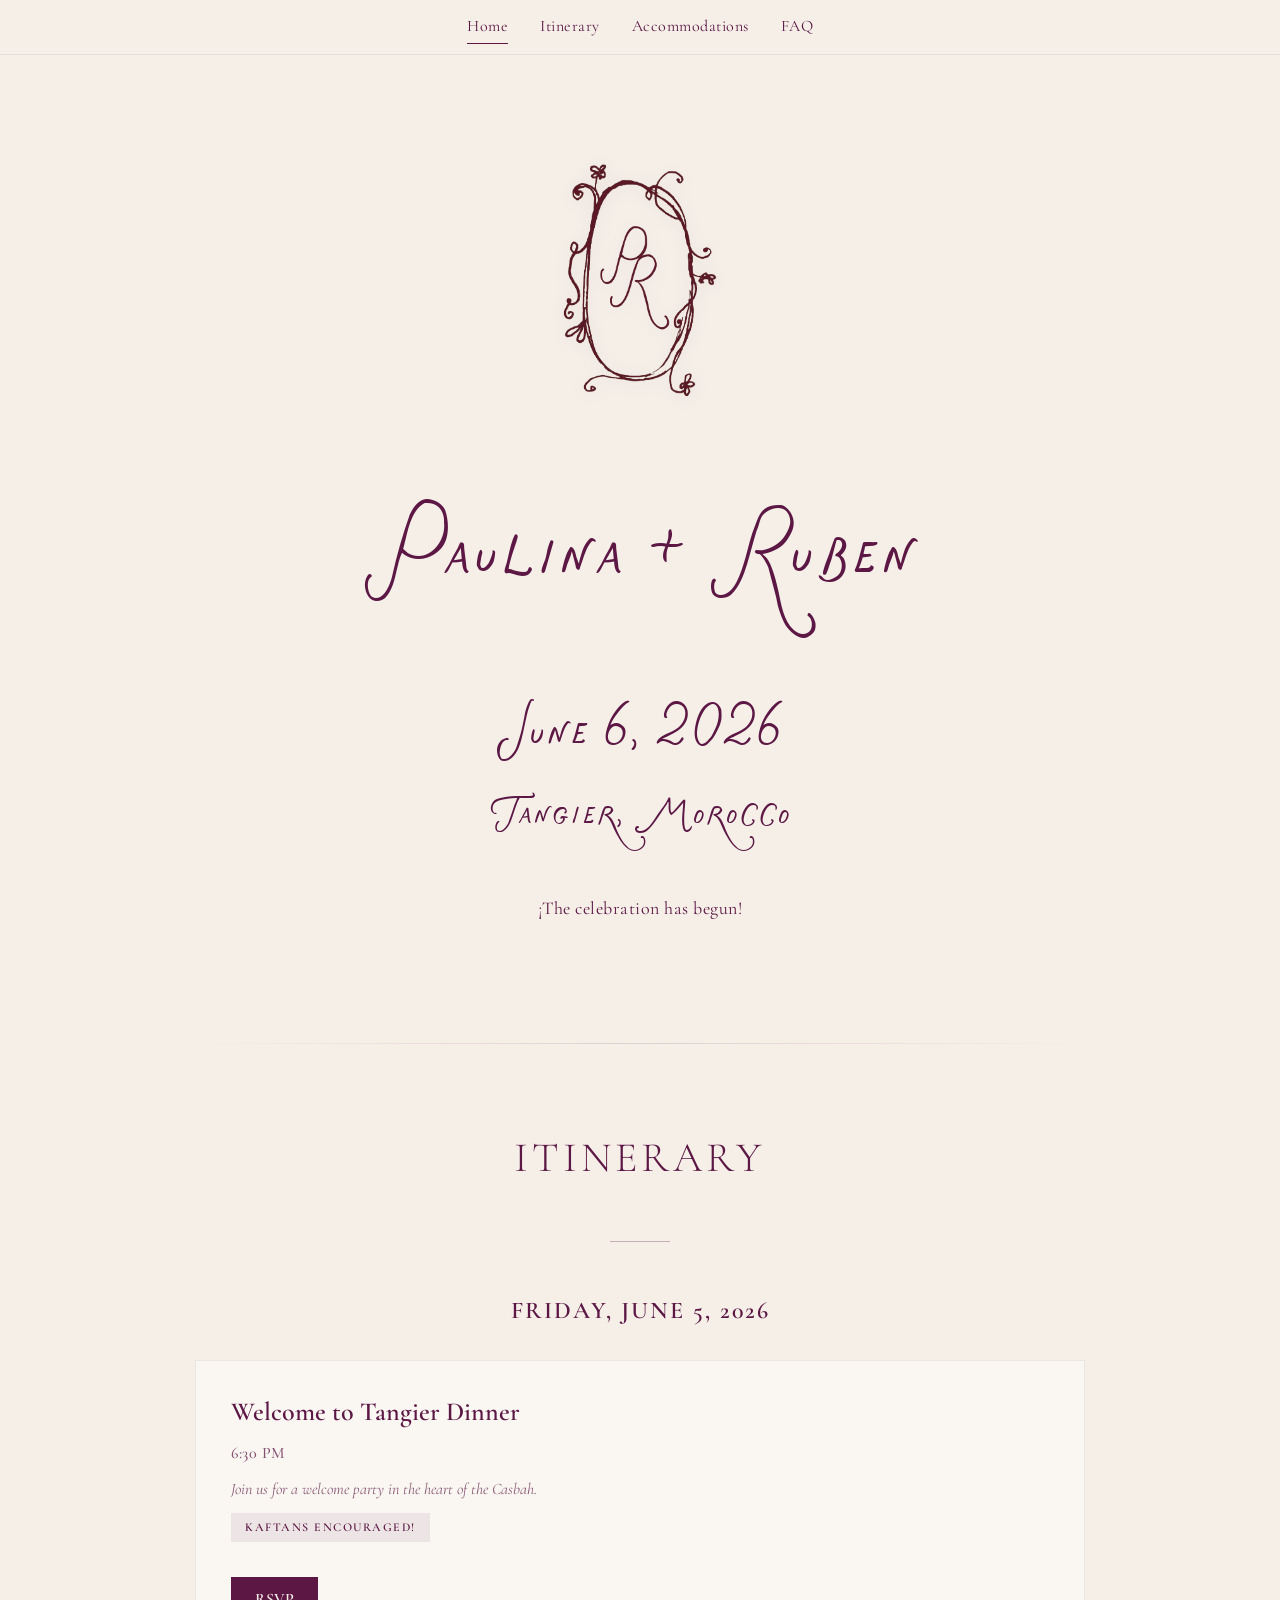
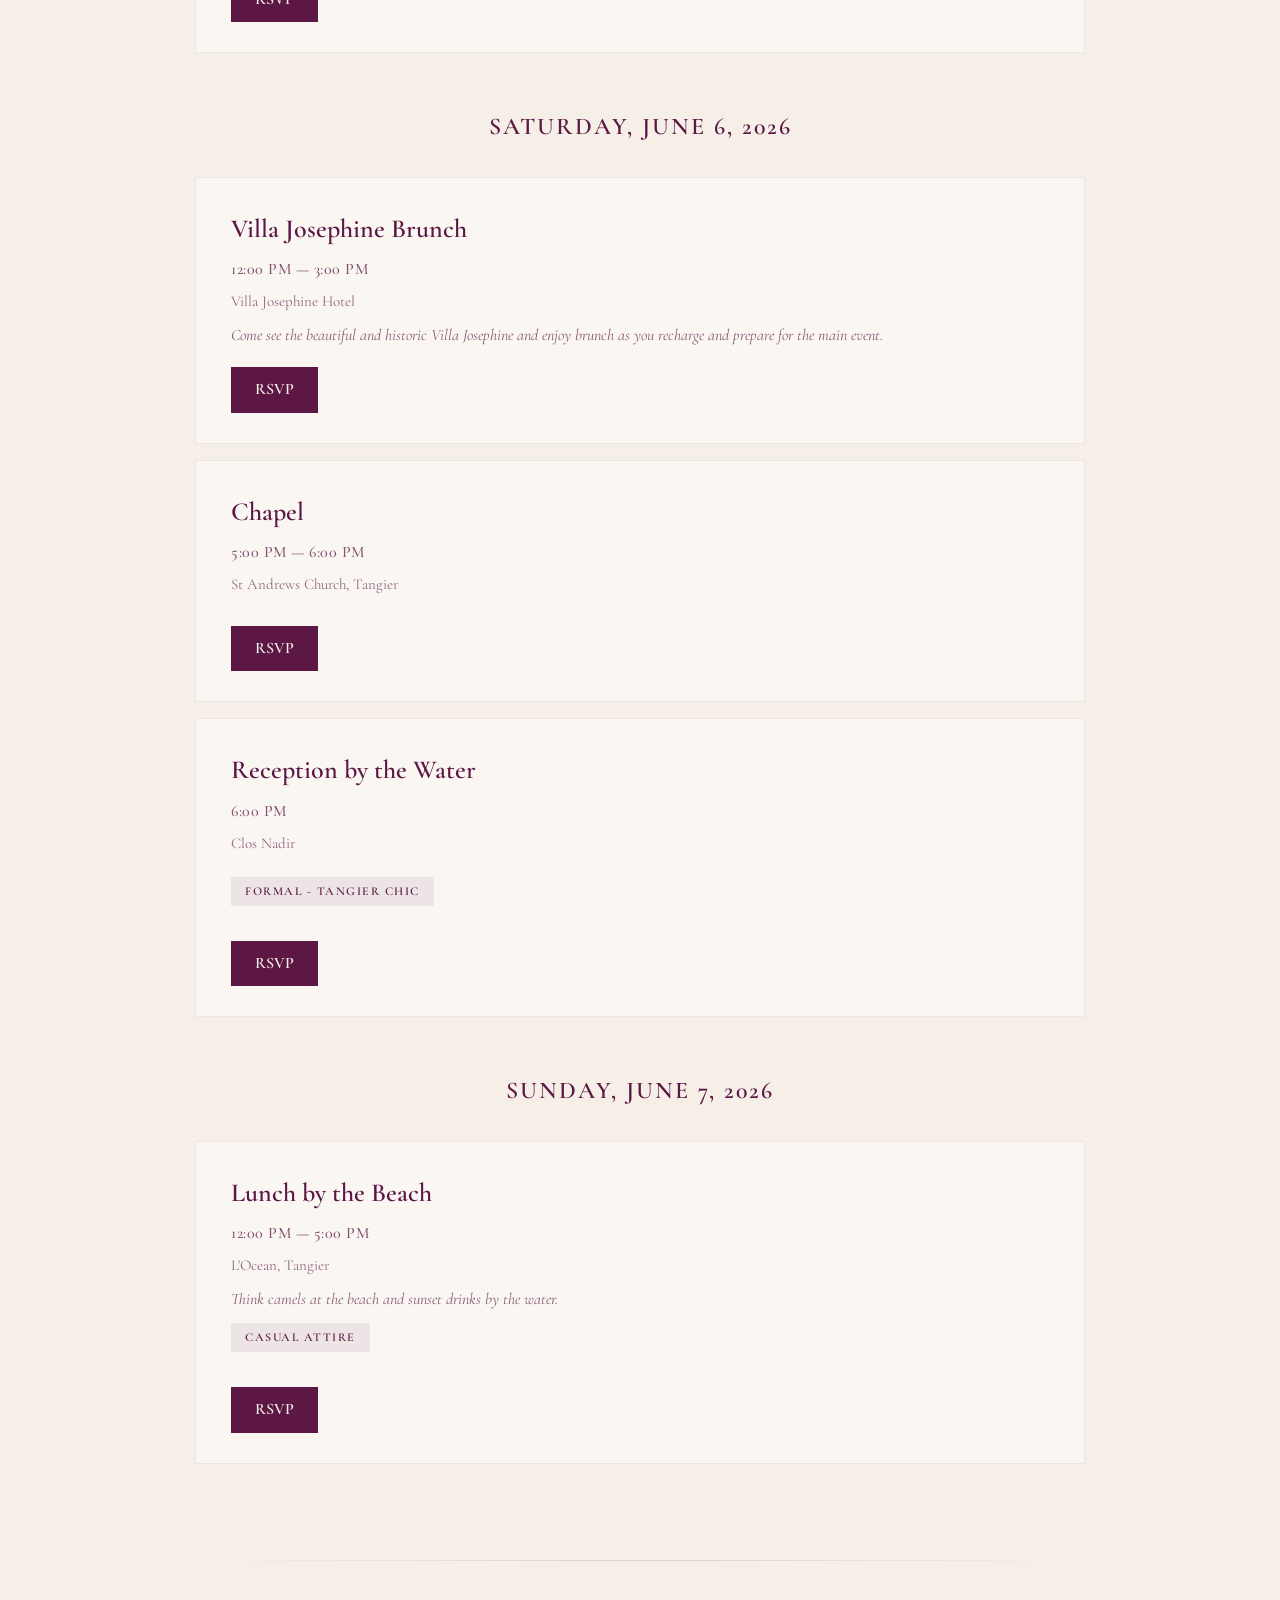
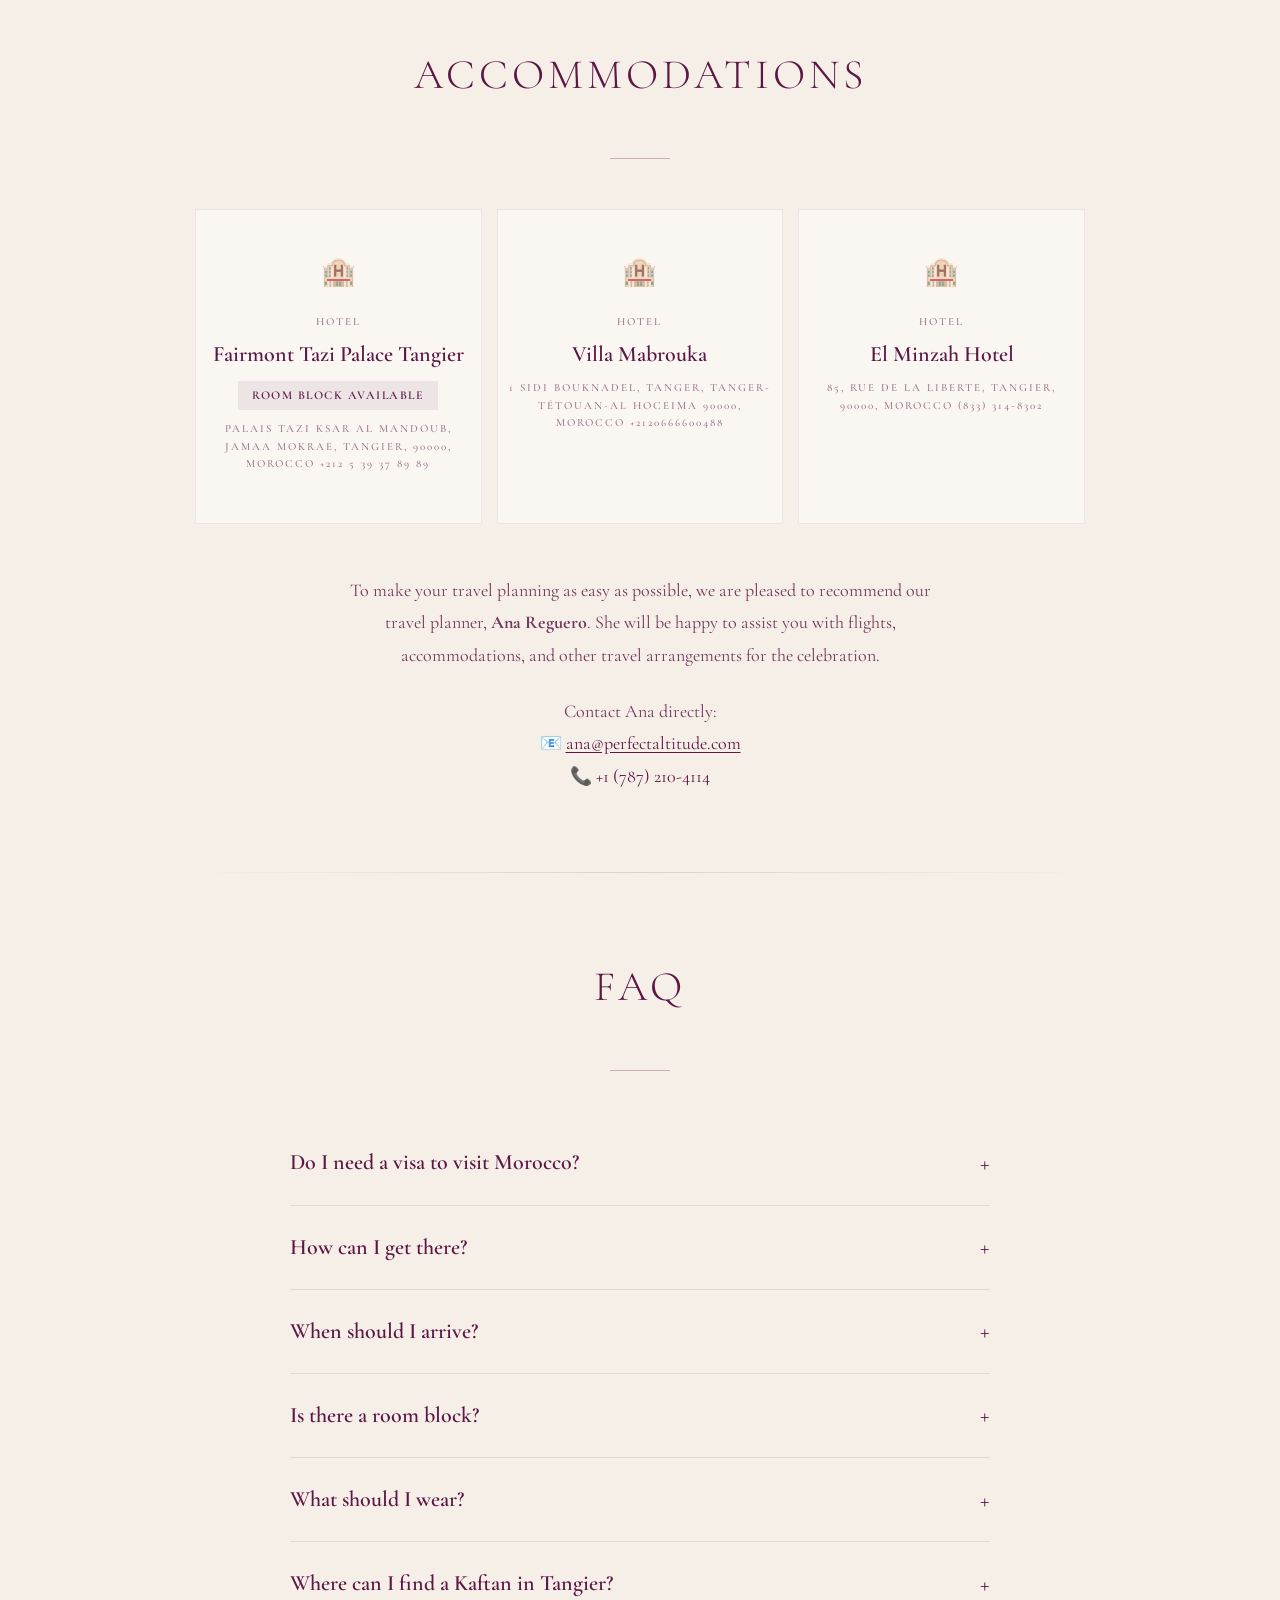
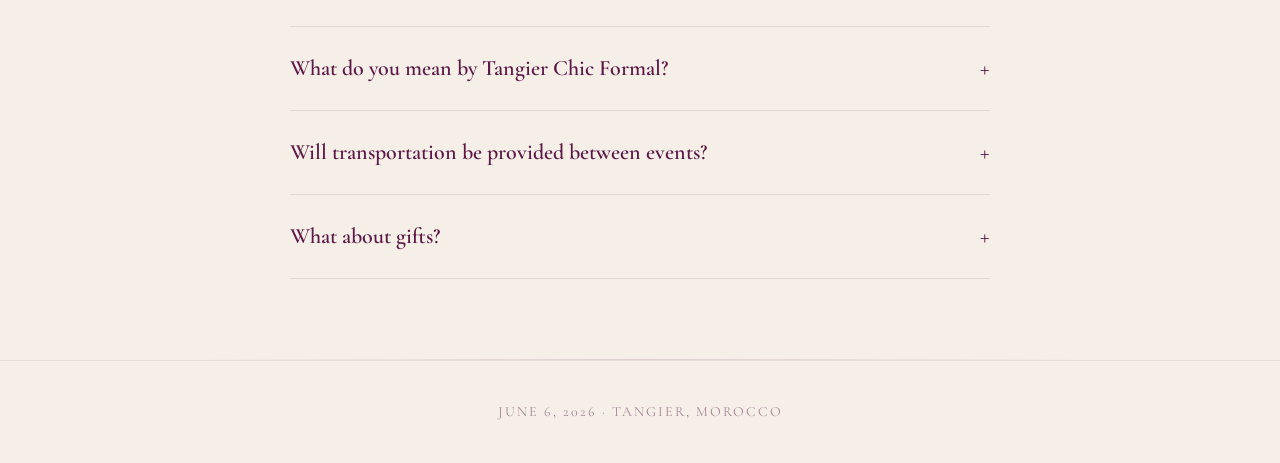
==== commit 87378b49: "Update itinerary event details - Rename "Welcome to Morocco Dinner" to "Welcome to Tangier Dinner" -" ====
--- a/index.html
+++ b/index.html
@@ -7,6 +7,14 @@
     <title>Paulina & Ruben — June 6, 2026 · Tangier, Morocco</title>
     <meta name="description"
         content="The wedding website of Paulina Cuevas and Ruben Moreno. June 6, 2026 — Tangier, Morocco.">
+    <meta property="og:title" content="Paulina & Ruben — June 6, 2026 · Tangier, Morocco">
+    <meta property="og:description" content="The wedding website of Paulina Cuevas and Ruben Moreno. June 6, 2026 — Tangier, Morocco.">
+    <meta property="og:image" content="https://ajratoni.github.io/paulinaandruben/socialsharing.png">
+    <meta property="og:url" content="https://ajratoni.github.io/paulinaandruben/">
+    <meta property="og:type" content="website">
+    <meta name="twitter:card" content="summary_large_image">
+    <meta name="twitter:image" content="https://ajratoni.github.io/paulinaandruben/socialsharing.png">
+    <link rel="icon" type="image/png" href="favicon.png">
     <link
         href="https://fonts.googleapis.com/css2?family=Cormorant+Garamond:ital,wght@0,300;0,400;0,500;0,600;0,700;1,400;1,500&display=swap"
         rel="stylesheet">
@@ -200,6 +208,10 @@
             letter-spacing: 1px;
             overflow: visible;
             -webkit-text-size-adjust: 100%;
+            -webkit-font-smoothing: antialiased;
+            text-rendering: optimizeLegibility;
+            -webkit-text-rendering: optimizeLegibility;
+            transform: translateZ(0);
             animation: fadeInUp 1s ease 0.4s both;
         }
 
@@ -211,6 +223,10 @@
             line-height: 2;
             margin-bottom: 8px;
             letter-spacing: 1px;
+            -webkit-font-smoothing: antialiased;
+            text-rendering: optimizeLegibility;
+            -webkit-text-rendering: optimizeLegibility;
+            transform: translateZ(0);
             animation: fadeInUp 1s ease 0.6s both;
         }
 
@@ -222,6 +238,10 @@
             color: rgb(92, 23, 69);
             margin-bottom: 40px;
             letter-spacing: 1px;
+            -webkit-font-smoothing: antialiased;
+            text-rendering: optimizeLegibility;
+            -webkit-text-rendering: optimizeLegibility;
+            transform: translateZ(0);
             animation: fadeInUp 1s ease 0.7s both;
         }
 
@@ -583,12 +603,12 @@
         @keyframes fadeInUp {
             from {
                 opacity: 0;
-                transform: translateY(20px);
+                transform: translateY(20px) translateZ(0);
             }
 
             to {
                 opacity: 1;
-                transform: translateY(0);
+                transform: translateY(0) translateZ(0);
             }
         }
 
@@ -652,6 +672,7 @@
 
             .hero-date {
                 font-size: 26px;
+                line-height: 2.5;
             }
 
             .hero-location {
@@ -743,7 +764,7 @@
         <div class="day-group">
             <div class="day-date">Friday, June 5, 2026</div>
             <div class="event-card">
-                <div class="event-name">Welcome to Morocco Dinner</div>
+                <div class="event-name">Welcome to Tangier Dinner</div>
                 <div class="event-time">6:30 PM</div>
                 <p class="event-note">Join us for a welcome party in the heart of the Casbah.</p>
                 <div style="margin-bottom: 15px;">
@@ -761,8 +782,7 @@
                 <div class="event-name">Villa Josephine Brunch</div>
                 <div class="event-time">12:00 PM — 3:00 PM</div>
                 <div class="event-location">Villa Josephine Hotel</div>
-                <p class="event-note">Come see the beautiful and historic Villa Josephine and enjoy brunch by the pool
-                    as you recharge and prepare for the main event.</p>
+                <p class="event-note">Come see the beautiful and historic Villa Josephine and enjoy brunch as you recharge and prepare for the main event.</p>
                 <a href="rsvp.html?event=villa_brunch" class="btn-calendar">RSVP</a>
             </div>
 
@@ -776,7 +796,7 @@
             <div class="event-card">
                 <div class="event-name">Reception by the Water</div>
                 <div class="event-time">6:00 PM</div>
-                <div class="event-location">Rue Sidi Mesmoudi</div>
+                <div class="event-location">Clos Nadir</div>
                 <div style="margin-bottom: 15px;">
                     <span class="event-tag">Formal - Tangier Chic</span>
                 </div>
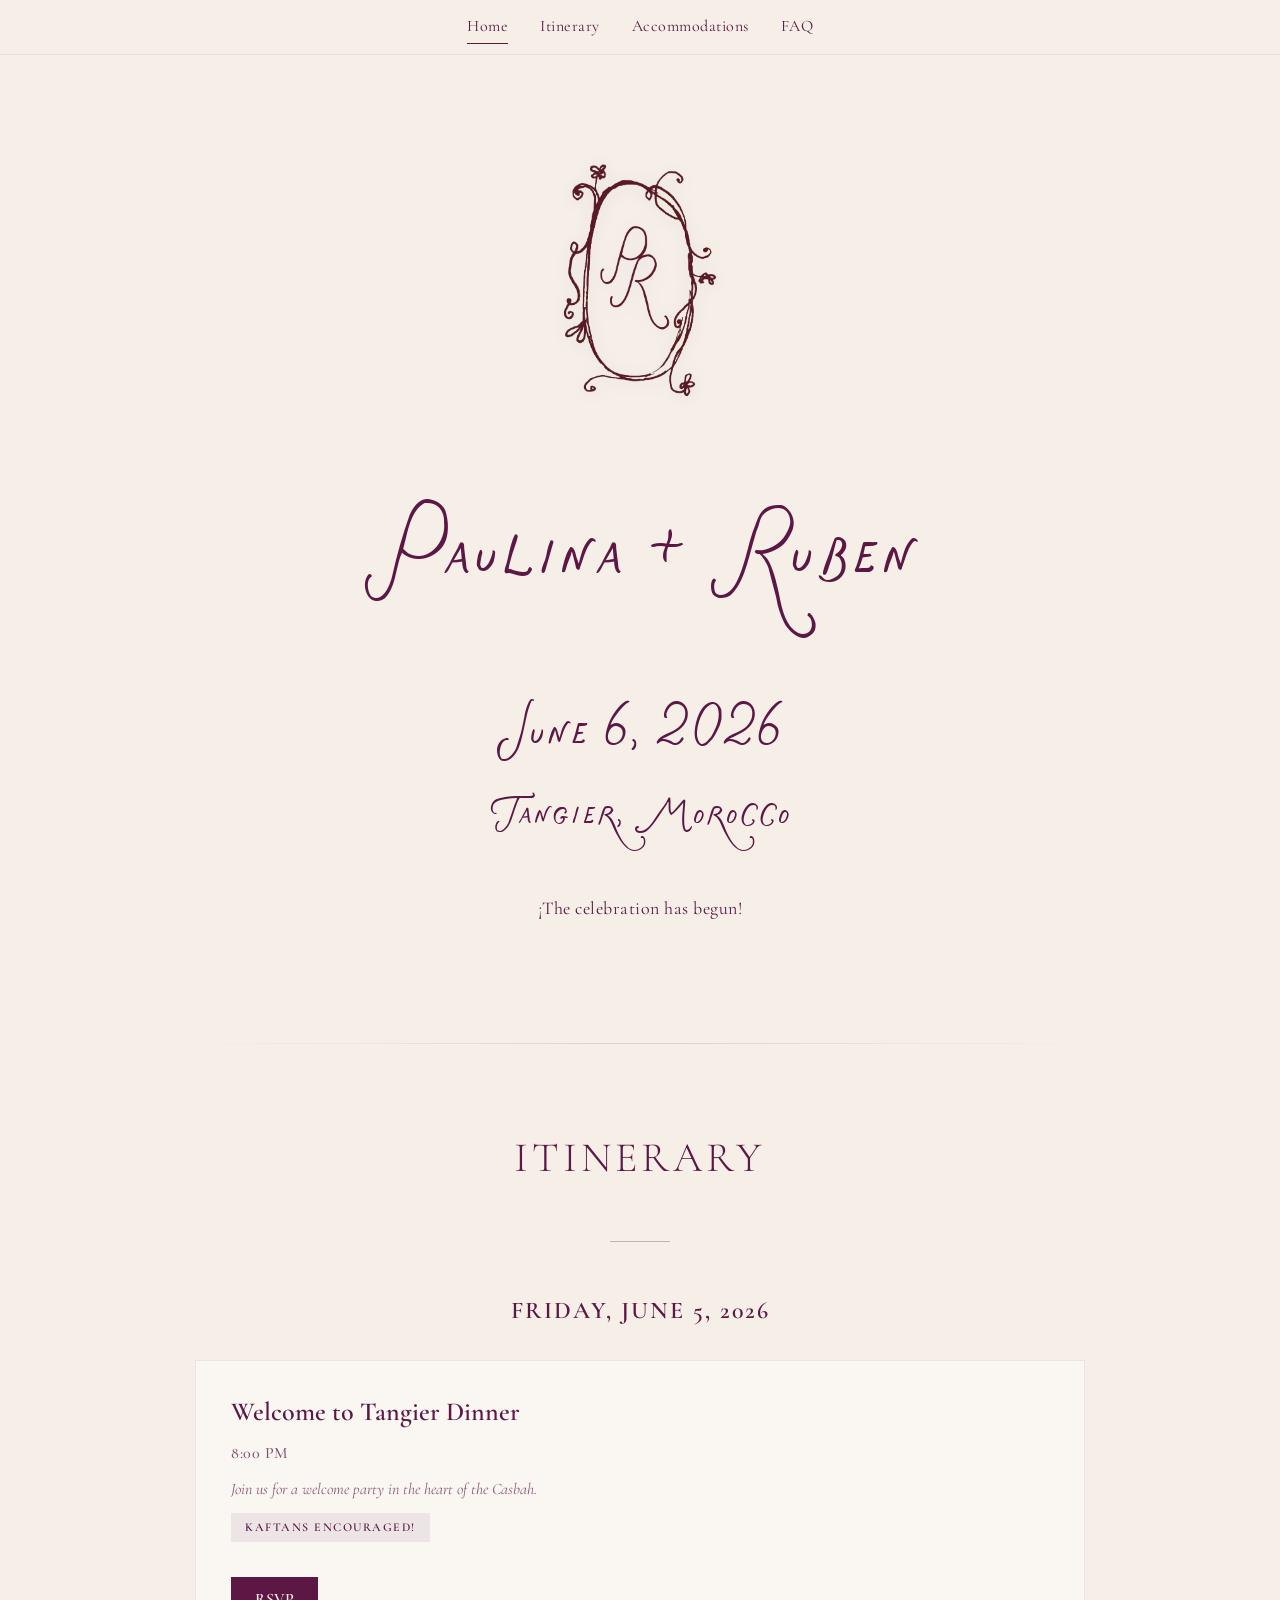
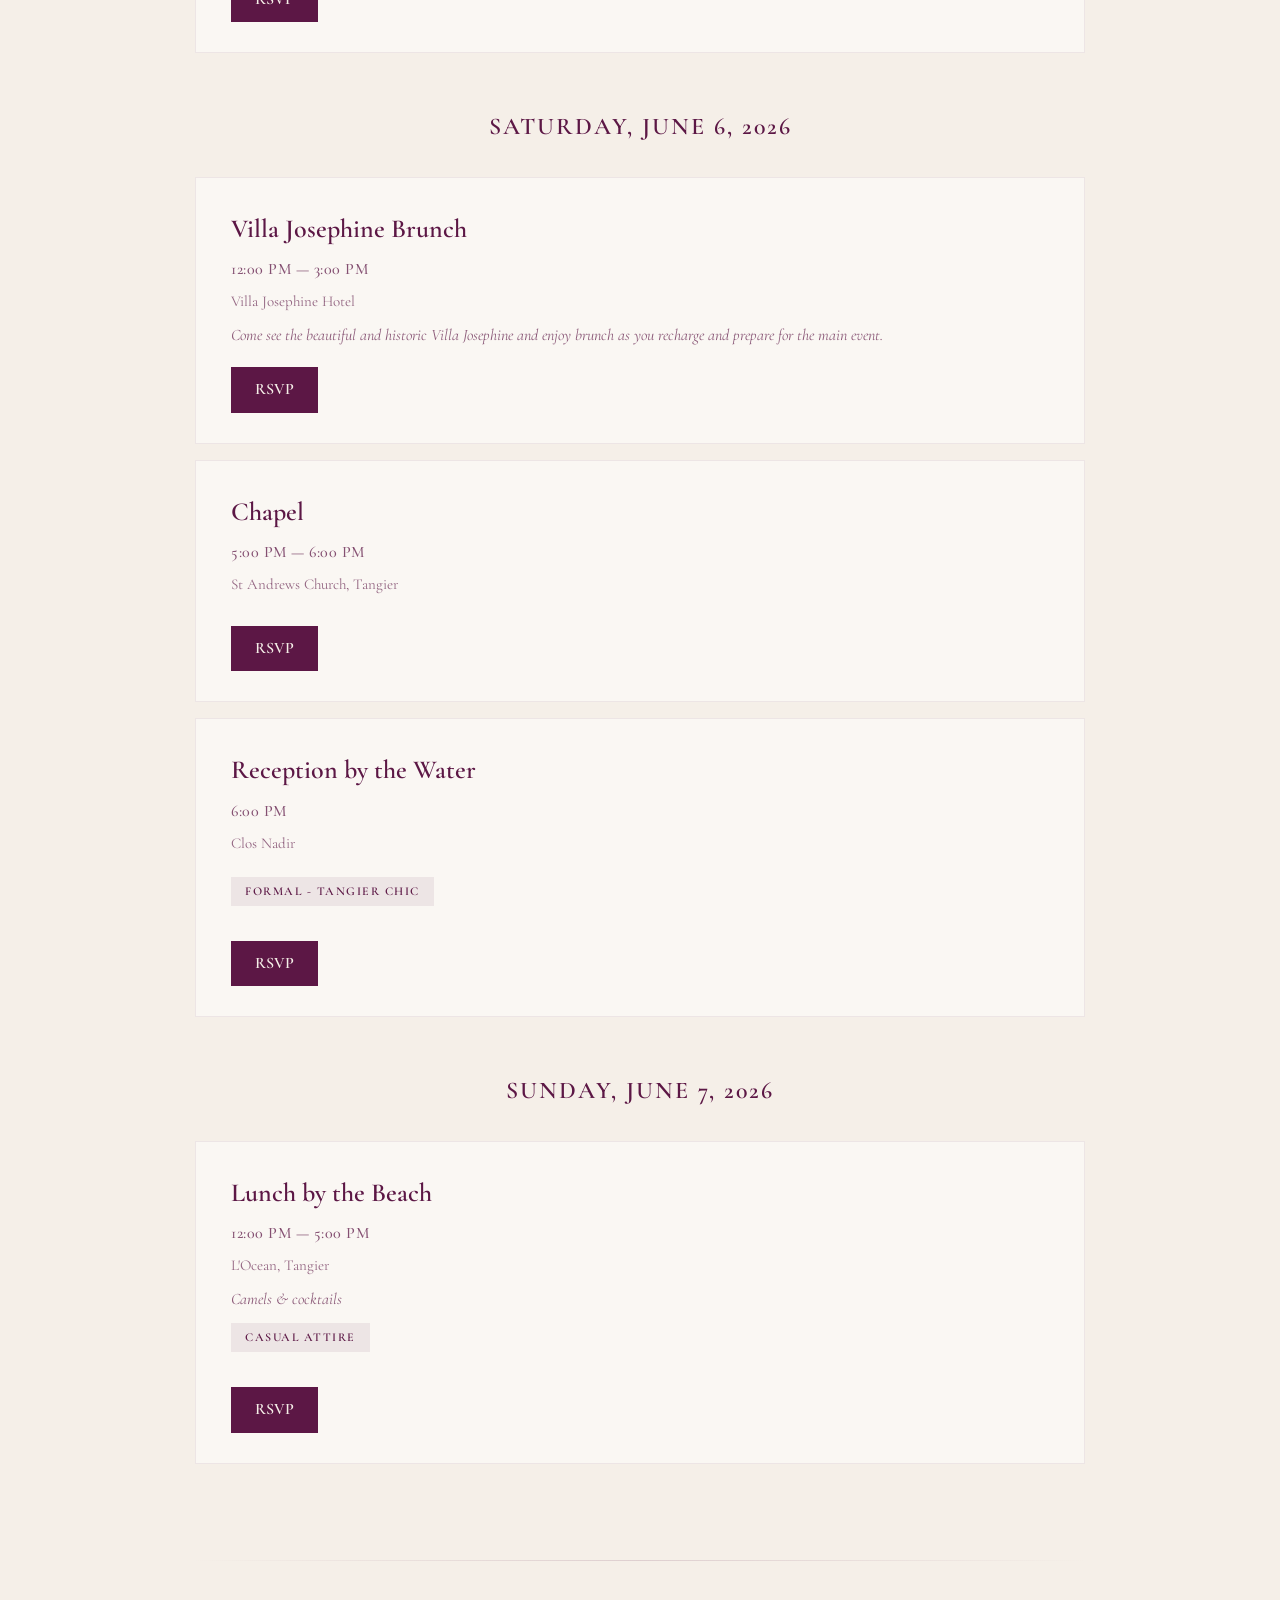
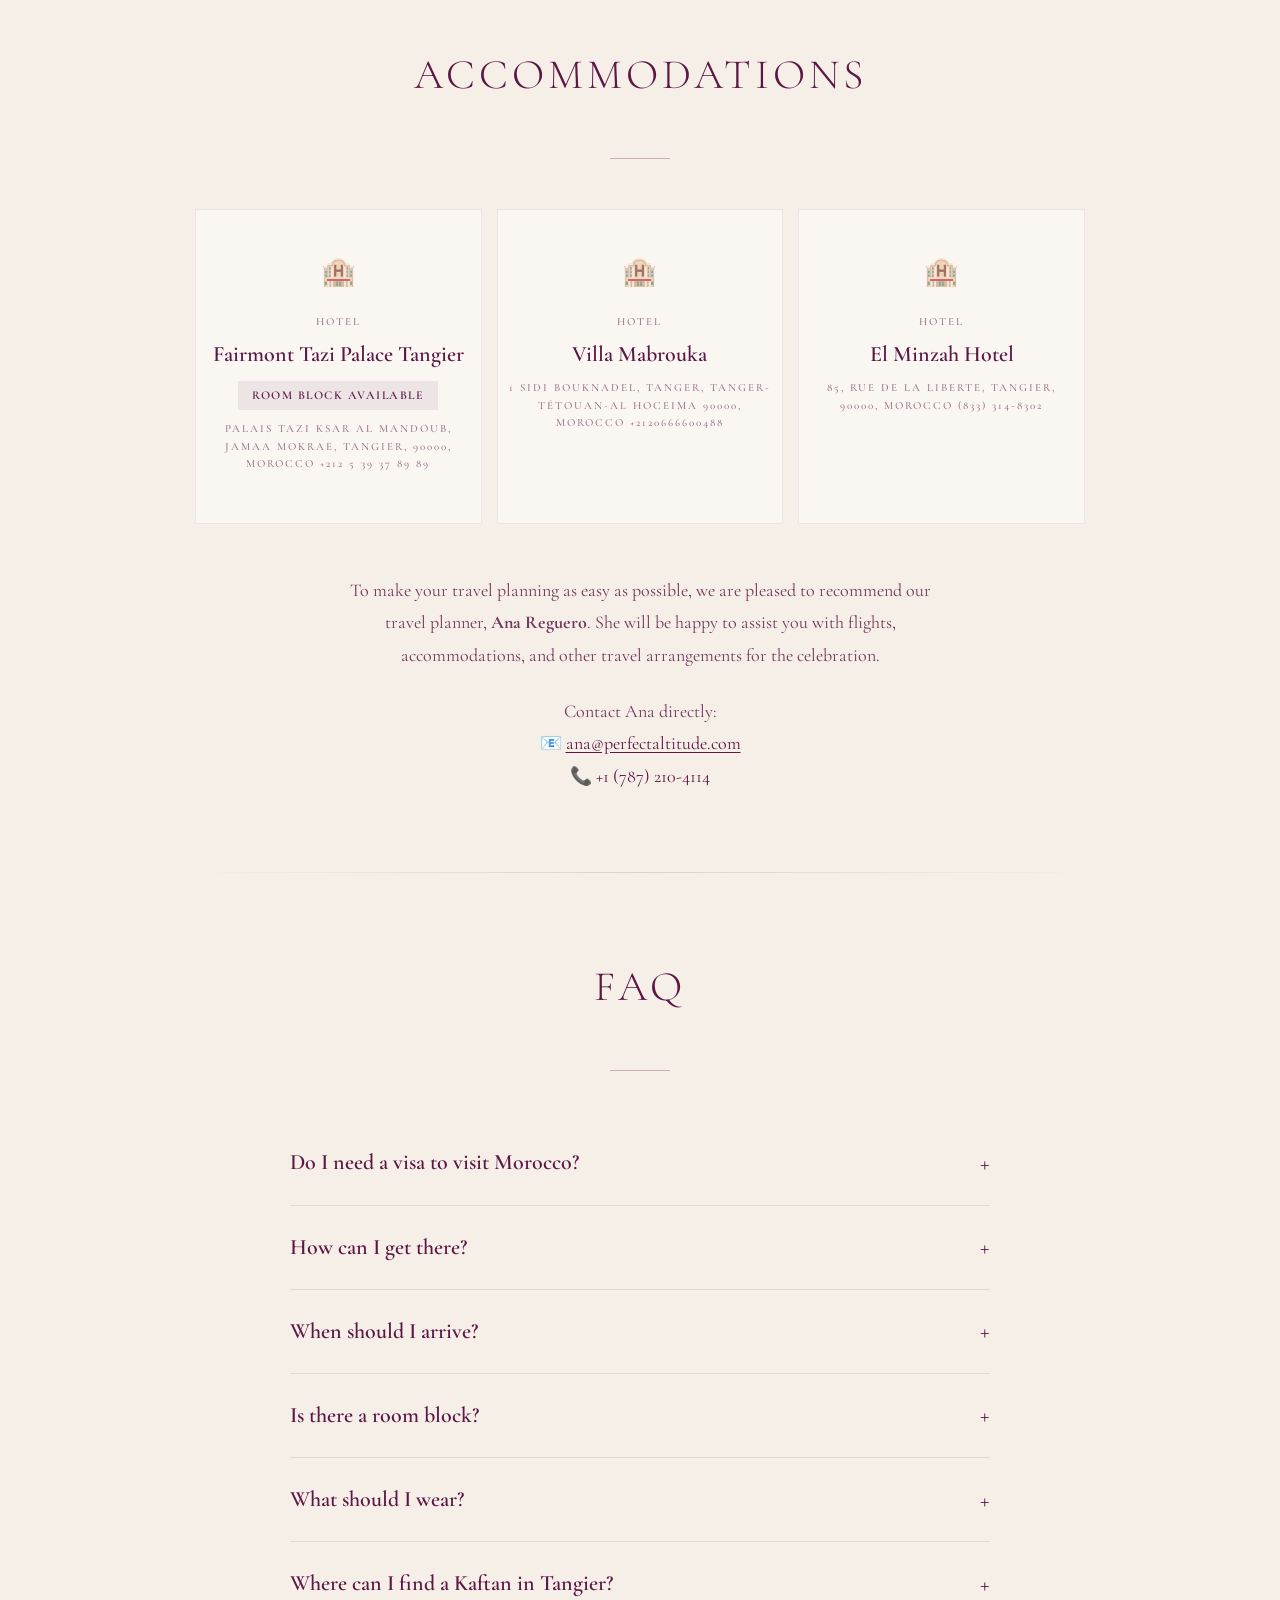
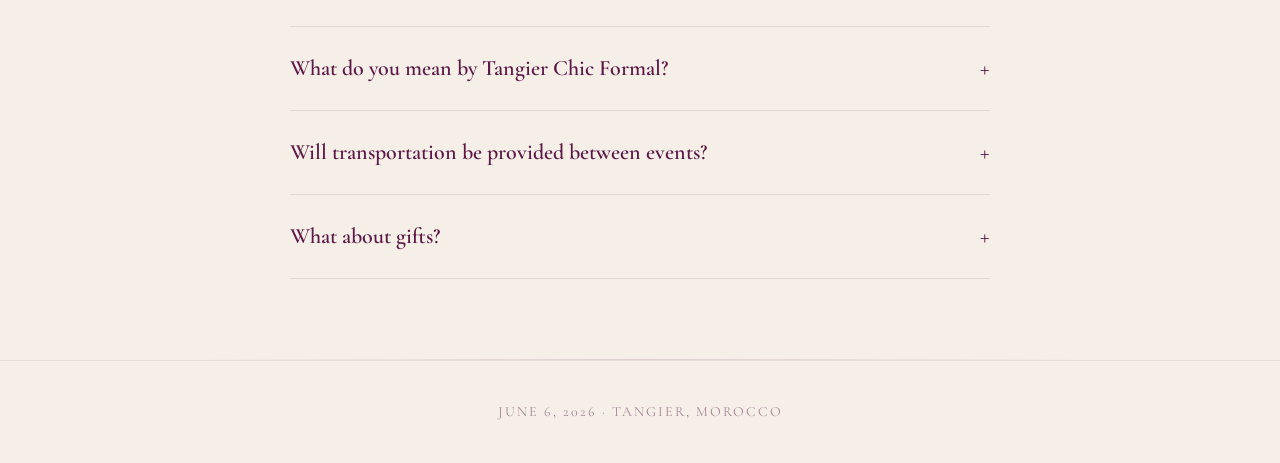
==== commit db2cd5b5: "Update itinerary event details - Update Lunch by the Beach description to "Camels & cocktails" - Cha" ====
--- a/index.html
+++ b/index.html
@@ -765,7 +765,7 @@
             <div class="day-date">Friday, June 5, 2026</div>
             <div class="event-card">
                 <div class="event-name">Welcome to Tangier Dinner</div>
-                <div class="event-time">6:30 PM</div>
+                <div class="event-time">8:00 PM</div>
                 <p class="event-note">Join us for a welcome party in the heart of the Casbah.</p>
                 <div style="margin-bottom: 15px;">
                     <span class="event-tag">Kaftans encouraged!</span>
@@ -811,7 +811,7 @@
                 <div class="event-name">Lunch by the Beach</div>
                 <div class="event-time">12:00 PM — 5:00 PM</div>
                 <div class="event-location">L'Ocean, Tangier</div>
-                <p class="event-note">Think camels at the beach and sunset drinks by the water.</p>
+                <p class="event-note">Camels & cocktails</p>
                 <div style="margin-bottom: 15px;">
                     <span class="event-tag">Casual Attire</span>
                 </div>
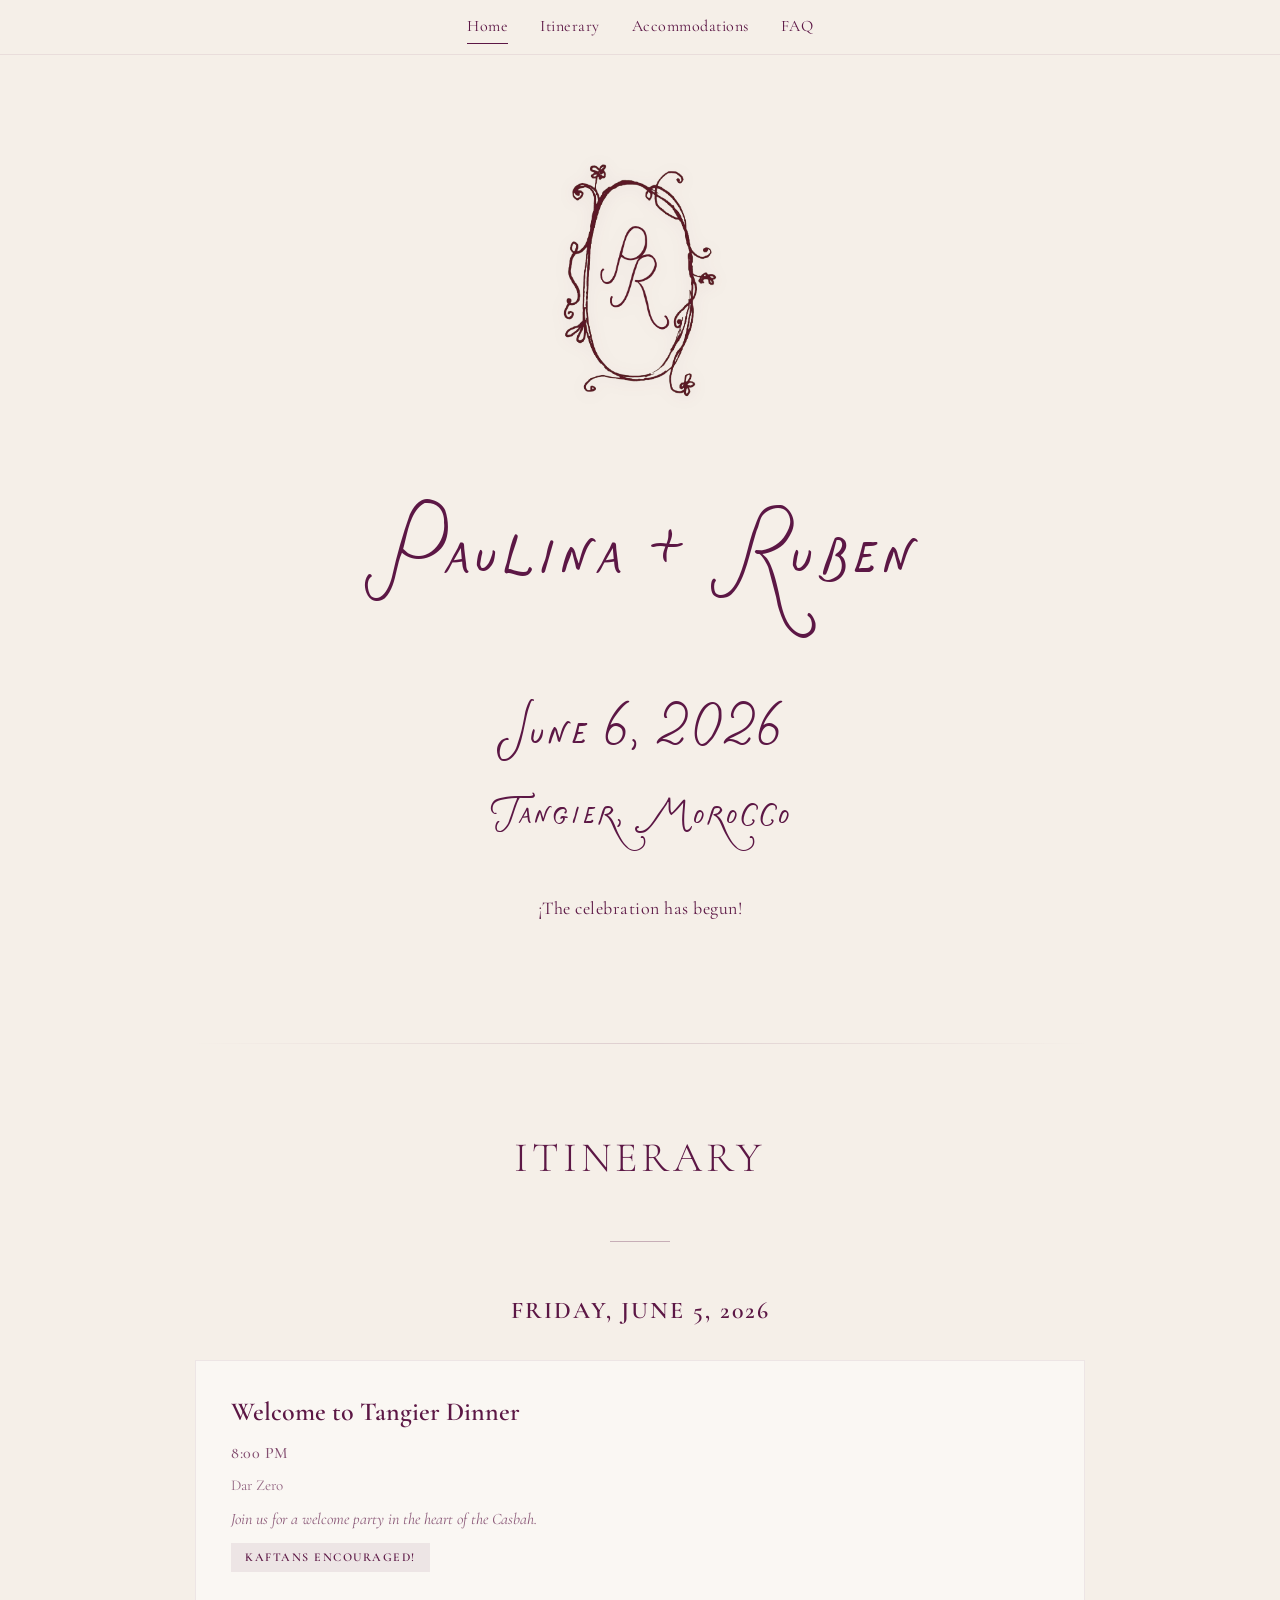
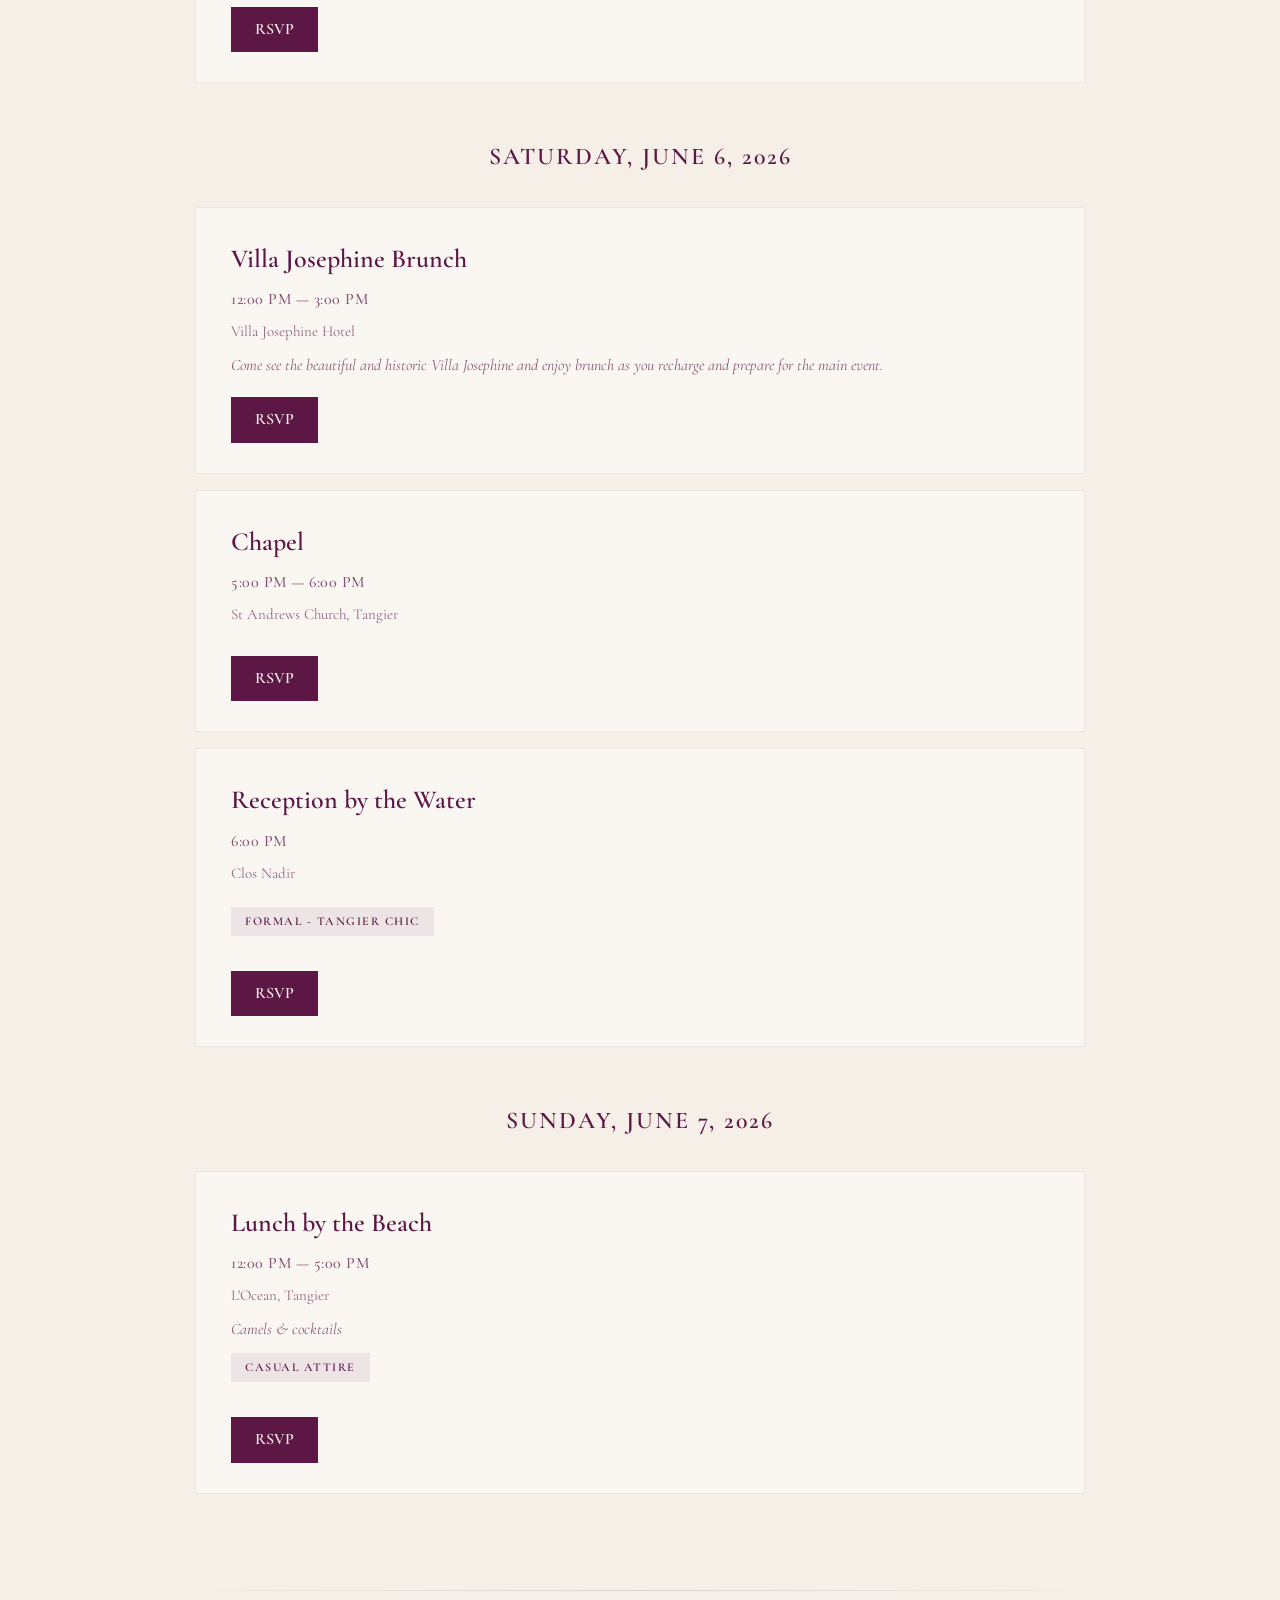
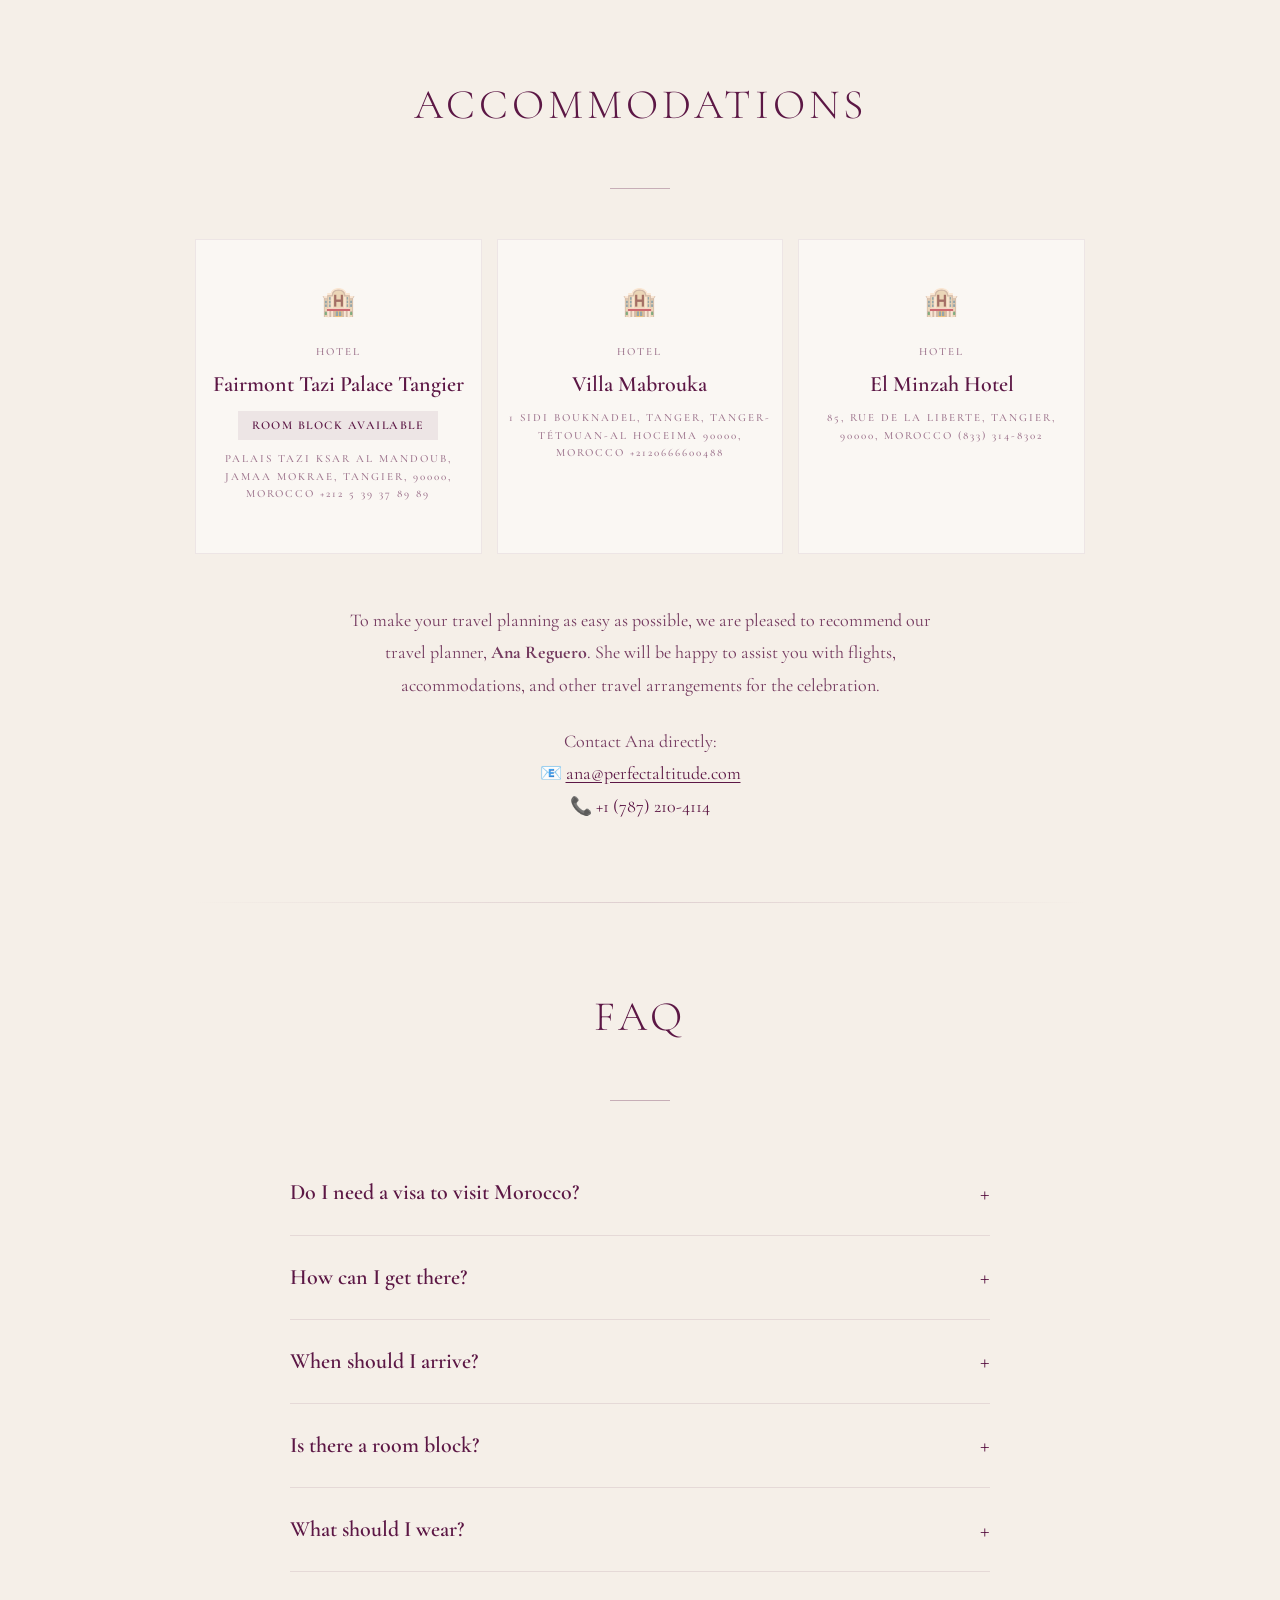
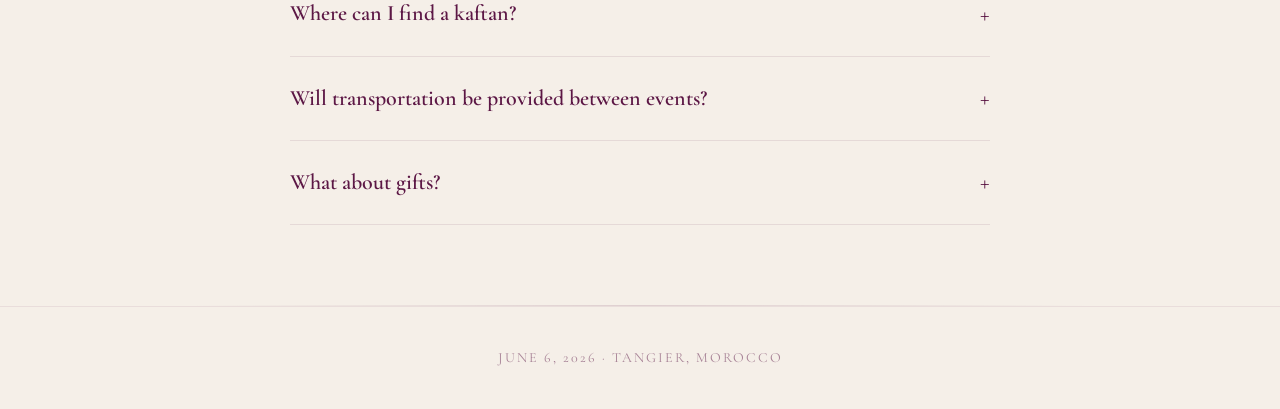
==== commit 650e9dc5: "Update FAQ and itinerary content - Welcome Dinner: add Dar Zero location - FAQ: update arrival time " ====
--- a/index.html
+++ b/index.html
@@ -557,7 +557,7 @@
         }
 
         .faq-item.open .faq-answer {
-            max-height: 600px;
+            max-height: 1200px;
             padding-bottom: 24px;
         }
 
@@ -766,6 +766,7 @@
             <div class="event-card">
                 <div class="event-name">Welcome to Tangier Dinner</div>
                 <div class="event-time">8:00 PM</div>
+                <div class="event-location">Dar Zero</div>
                 <p class="event-note">Join us for a welcome party in the heart of the Casbah.</p>
                 <div style="margin-bottom: 15px;">
                     <span class="event-tag">Kaftans encouraged!</span>
@@ -915,7 +916,7 @@
                 </div>
                 <div class="faq-answer">
                     <div class="faq-answer-inner">
-                        The first official event is the Welcome Party on Friday at 6 PM, so plan to arrive by then!
+                        The first official event is the Welcome Party on Friday at 8 PM, so plan to arrive by then!
                     </div>
                 </div>
             </div>
@@ -944,9 +945,7 @@
                     <div class="faq-answer-inner">
                         <strong>Friday, Welcome Party:</strong> Kaftans encouraged! If not, Moroccan inspired attire is
                         perfect - come embrace the spirit of Tangier!<br>
-                        <strong>Saturday, Wedding:</strong> Tangier Chic Formal — dress to impress, drawing from
-                        Moroccan inspired styles that balance elegance and ease, capturing the timeless spirit of
-                        Tangier.<br>
+                        <strong>Saturday, Wedding:</strong> Tangier Chic Formal — dress to impress and have fun doing so. Ideally our guests would be drawing from Moroccan inspired styles that balance elegance and ease, capturing the timeless spirit of Tangier.<br>
                         <strong>Sunday, Brunch:</strong> Beach casual.<br><br>
                         June evenings can be breezy, so a light layer is always a good idea.<br><br>
                         🕌 <em>A note on local culture:</em> Tangier is one of Morocco's most cosmopolitan cities.
@@ -961,7 +960,7 @@
 
             <div class="faq-item" id="faq-6">
                 <div class="faq-question" onclick="toggleFaq('faq-6')">
-                    Where can I find a Kaftan in Tangier?
+                    Where can I find a kaftan?
                 </div>
                 <div class="faq-answer">
                     <div class="faq-answer-inner">
@@ -974,8 +973,8 @@
                             target="_blank">laschicastanger.tumblr.com</a><br><br>
 
                         <strong>Laure Welfling</strong><br>
-                        A French designer's vibrant boutique with richly embroidered silk kaftans, all hand-sewn by
-                        Tangier's finest tailors.<br>
+                        A French designer’s vibrant boutique with richly embroidered silk kaftans, all hand-sewn by
+                        Tangier’s finest tailors.<br>
                         3 Place de la Kasbah, Tangier · +212 5399-49789<br>
                         <a href="https://laurewelfling.com" target="_blank">laurewelfling.com</a><br><br>
 
@@ -994,25 +993,18 @@
                         A treasure trove of textiles, kaftans, and unique Moroccan finds in the heart of the Ancien
                         Medina.<br>
                         66 Rue Almohades, Tangier · +212 661-192802<br>
-                        <a href="https://boutiquemajid.com" target="_blank">boutiquemajid.com</a>
+                        <a href="https://boutiquemajid.com" target="_blank">boutiquemajid.com</a><br><br>
+
+                        Don’t want to wait? Here are some online options:<br>
+                        <a href="https://www.kaftanelegance.com/collections/kaftan?page=3" target="_blank">kaftanelegance.com</a><br>
+                        <a href="https://www.maisondemarrakech.com/en-us/collections/kaftans" target="_blank">maisondemarrakech.com</a><br>
+                        <a href="https://treasuresofmorocco.com/product-category/clothing/men/caftans/" target="_blank">treasuresofmorocco.com</a><br>
+                        <a href="https://madeinatlas.com/moroccan-mens-clothing/" target="_blank">madeinatlas.com</a>
                     </div>
                 </div>
             </div>
 
-            <div class="faq-item" id="faq-7">
-                <div class="faq-question" onclick="toggleFaq('faq-7')">
-                    What do you mean by Tangier Chic Formal?
-                </div>
-                <div class="faq-answer">
-                    <div class="faq-answer-inner">
-                        Tangier Chic Formal — dress to impress and have fun doing so. Ideally our guests would be
-                        drawing from Moroccan inspired styles that balance elegance and ease, capturing the timeless
-                        spirit of Tangier.
-                    </div>
-                </div>
-            </div>
-
-            <div class="faq-item" id="faq-8">
+<div class="faq-item" id="faq-8">
                 <div class="faq-question" onclick="toggleFaq('faq-8')">
                     Will transportation be provided between events?
                 </div>
